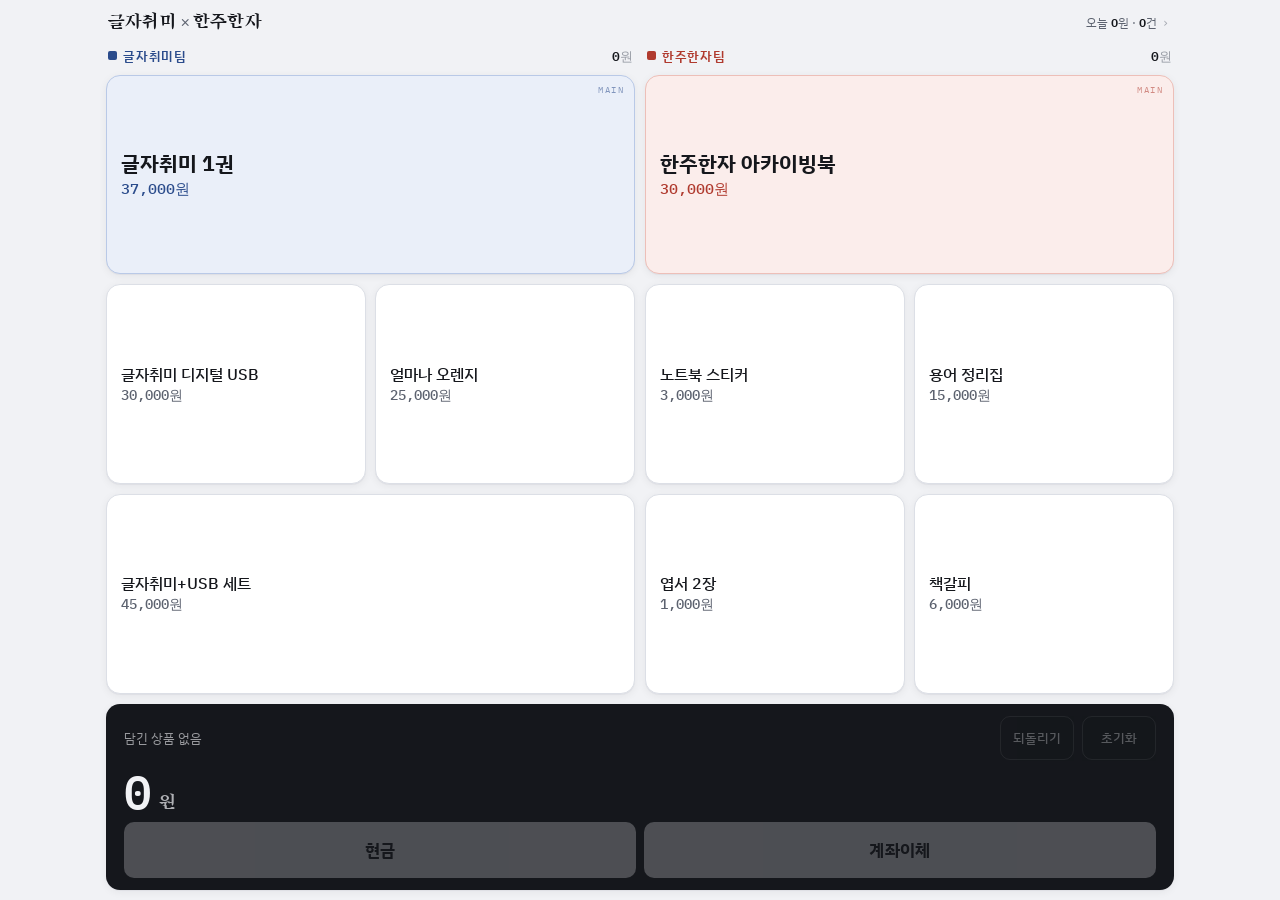
==== index.html @ c1d327ff "현금/계좌 구분과 지난 거래 직접 추가 - 계산기의 '판매 완료'를 '현금' / '계좌이체' 두 버튼으로 분리, 기록에 결제수단 저장 - 기록 페이지: 거래별 결제수단 칩, 수정 " ====
<!doctype html>
<html lang="ko">
<head>
<meta charset="utf-8">
<meta name="viewport" content="width=device-width, initial-scale=1, viewport-fit=cover">
<title>글자취미 한주한자 부스 계산기</title>
<link rel="preconnect" href="https://fonts.googleapis.com">
<link rel="preconnect" href="https://fonts.gstatic.com" crossorigin>
<link rel="stylesheet" href="https://fonts.googleapis.com/css2?family=IBM+Plex+Mono:wght@500;600&family=IBM+Plex+Sans+KR:wght@400;500;600;700&family=Song+Myung&display=swap">
<link rel="stylesheet" href="assets/base.css">
<style>
  body{ height:100dvh; overflow:hidden; -webkit-user-select:none; user-select:none; }
  .app{
    height:100dvh;
    display:flex; flex-direction:column;
    gap:var(--gap);
    padding:var(--gap) clamp(8px,2.4vw,16px);
    padding-bottom:max(var(--gap), env(safe-area-inset-bottom));
  }

  /* ── 헤더 ───────────────────────────── */
  header{
    flex:0 0 auto;
    display:flex; align-items:center; gap:10px;
    padding:0 2px;
  }
  .today{
    margin-left:auto;
    display:flex; align-items:center; gap:6px;
    padding:4px 4px 4px 8px;
    border-radius:8px;
    font-size:clamp(10px,1.45vh,12px);
    color:var(--ink-2);
    text-decoration:none;
  }
  .today b{ color:var(--ink); font-weight:600; }
  .today .arrow{ opacity:.5; }
  .sync-badge{
    display:none; align-items:center; gap:4px;
    padding:2px 7px; border-radius:999px;
    background:var(--surface); border:1px solid var(--line);
    font-size:clamp(9px,1.3vh,11px);
  }
  .sync-badge.on{ display:inline-flex; }
  .sync-badge .led{ width:6px; height:6px; border-radius:50%; background:#2E9E5B; }
  .sync-badge.wait .led{ background:#C98A1B; }
  .today:active{ background:var(--surface); }

  /* ── 버튼판 ─────────────────────────── */
  .board{
    flex:1 1 auto; min-height:0;
    display:flex; flex-direction:column; gap:var(--gap);
  }
  .team{
    flex:1 1 0; min-height:0;
    display:flex; flex-direction:column; gap:calc(var(--gap) * .8);
  }
  .team-bar{
    flex:0 0 auto;
    display:flex; align-items:center; gap:8px;
    padding:0 2px;
  }
  .team-name{
    font-size:clamp(11px,1.5vh,13px);
    font-weight:600;
    letter-spacing:.06em;
    color:var(--accent);
    display:flex; align-items:center; gap:6px;
  }
  .team-name::before{
    content:""; width:9px; height:9px; border-radius:2px;
    background:var(--accent);
  }
  .team-sub{
    margin-left:auto;
    font-family:"IBM Plex Mono", monospace;
    font-variant-numeric:tabular-nums;
    font-size:clamp(11px,1.5vh,13px);
    color:var(--ink-2);
  }
  .team-sub b{ color:var(--ink); font-weight:600; }

  .grid{
    flex:1 1 auto; min-height:0;
    display:grid;
    grid-template-columns:repeat(2, minmax(0,1fr));
    grid-auto-rows:minmax(0,1fr);
    gap:var(--gap);
  }

  /* ── 상품 타일 ──────────────────────── */
  .item{
    position:relative;
    display:flex; flex-direction:column; justify-content:center; gap:2px;
    padding:clamp(6px,1.2vh,12px) clamp(8px,2vw,14px);
    border:1px solid var(--line);
    border-radius:var(--r);
    background:var(--surface);
    color:var(--ink);
    box-shadow:var(--shadow);
    font:inherit; text-align:left;
    cursor:pointer;
    transition:transform .09s ease, background-color .12s ease, border-color .12s ease;
    overflow:hidden;
  }
  .item:active{ transform:scale(.975); }
  .item:focus-visible{ outline:3px solid var(--accent); outline-offset:2px; }

  .item .nm{ font-size:clamp(12px, 1.85vh, 16px); font-weight:500; line-height:1.25; }
  .item .pr{
    font-family:"IBM Plex Mono", monospace;
    font-variant-numeric:tabular-nums;
    font-size:clamp(11px, 1.6vh, 14px);
    font-weight:500;
    color:var(--ink-2);
  }

  /* 마지막 줄에 빈칸이 남으면 채우기 */
  .grid .item:last-child:nth-child(even){ grid-column:span 2; }

  /* 메인 상품 */
  .item.main{
    grid-column:span 2;
    background:var(--soft);
    border-color:var(--line-accent);
  }
  .item.main .nm{ font-size:clamp(15px, 2.5vh, 21px); font-weight:700; }
  .item.main .pr{ font-size:clamp(12px, 1.8vh, 15px); color:var(--accent); }
  .item.main::after{
    content:"MAIN";
    position:absolute; top:8px; right:10px;
    font-family:"IBM Plex Mono", monospace;
    font-size:9px; letter-spacing:.16em;
    color:var(--accent); opacity:.55;
  }

  /* 담긴 상태 */
  .item.on{ background:var(--accent); border-color:var(--accent); color:var(--on-accent); }
  .item.on .pr{ color:var(--on-accent); opacity:.75; }
  .item.on::after{ display:none; }

  .qty{
    position:absolute; top:0; right:0;
    min-width:clamp(26px,4.4vh,34px);
    height:clamp(22px,3.4vh,28px);
    padding:0 8px;
    display:none; align-items:center; justify-content:center;
    border-bottom-left-radius:12px;
    background:var(--on-accent); color:var(--accent);
    font-family:"IBM Plex Mono", monospace;
    font-variant-numeric:tabular-nums;
    font-size:clamp(12px,1.9vh,15px); font-weight:600;
  }
  .item.on .qty{ display:flex; }

  .minus{
    position:absolute; bottom:0; right:0;
    width:clamp(34px,5.4vh,44px); height:clamp(30px,4.6vh,38px);
    display:none; align-items:center; justify-content:center;
    border:0; border-top-left-radius:12px;
    background:rgba(255,255,255,.16); color:var(--on-accent);
    font-size:clamp(15px,2.2vh,19px); line-height:1;
    cursor:pointer;
  }
  .item.on .minus{ display:flex; }
  .minus:active{ background:rgba(255,255,255,.3); }
  .minus:focus-visible{ outline:2px solid var(--on-accent); outline-offset:-4px; }

  /* ── 합계바 ─────────────────────────── */
  .total{
    flex:0 0 auto;
    display:flex; flex-direction:column;
    gap:clamp(4px,.8vh,8px);
    padding:clamp(8px,1.4vh,14px) clamp(12px,3vw,18px) clamp(9px,1.4vh,14px);
    border-radius:var(--r);
    background:var(--ink);
    color:var(--paper);
    box-shadow:var(--shadow);
    overflow:hidden;
  }
  .total-top{
    display:flex; align-items:center; gap:10px;
  }
  .total-top .cnt{
    font-size:clamp(10px,1.5vh,13px);
    opacity:.6; min-width:0; overflow:hidden; white-space:nowrap;
  }
  .acts{ margin-left:auto; display:flex; gap:8px; }
  .acts button{
    min-width:clamp(52px,13.5vw,74px);
    padding:clamp(8px,1.5vh,12px) 10px;
    border-radius:10px;
    border:1px solid rgba(255,255,255,.22);
    background:transparent;
    color:var(--paper);
    font:inherit;
    font-size:clamp(11px,1.6vh,13px); font-weight:500;
    cursor:pointer;
  }
  .acts button:active{ background:rgba(255,255,255,.14); }
  .acts button:disabled{ opacity:.3; cursor:default; }
  .acts button:focus-visible{ outline:2px solid var(--paper); outline-offset:2px; }
  #reset.armed{ background:var(--t2); border-color:var(--t2); color:#fff; }

  .sum{ display:flex; align-items:baseline; gap:8px; min-width:0; }
  .sum .n{
    font-family:"IBM Plex Mono", monospace;
    font-variant-numeric:tabular-nums;
    font-size:clamp(25px, min(5.4vh, 11vw), 46px);
    font-weight:600; line-height:1; letter-spacing:-.02em;
  }
  .sum .won{ font-family:"Song Myung", serif; font-size:clamp(14px,2.2vh,20px); opacity:.7; }

  .sale-row{ display:flex; gap:8px; }
  .sale{
    flex:1 1 0; min-width:0;
    min-height:clamp(42px,6.2vh,56px);
    border:0; border-radius:10px;
    background:var(--paper); color:var(--ink);
    font:inherit; font-size:clamp(14px,2.1vh,17px); font-weight:700;
    letter-spacing:.02em;
    cursor:pointer;
    transition:transform .09s ease, opacity .12s ease;
  }
  .sale:active{ transform:scale(.99); }
  .sale:disabled{ opacity:.25; cursor:default; }
  .sale:focus-visible{ outline:3px solid var(--paper); outline-offset:2px; }

  /* ── 저장 알림 ──────────────────────── */
  .toast{
    position:fixed; left:50%; bottom:calc(env(safe-area-inset-bottom) + 22vh);
    transform:translate(-50%, 8px);
    padding:12px 20px;
    border-radius:999px;
    background:var(--ink); color:var(--paper);
    font-size:14px; font-weight:600; white-space:nowrap;
    box-shadow:0 6px 24px rgba(0,0,0,.28);
    opacity:0; pointer-events:none;
    transition:opacity .18s ease, transform .18s ease;
    z-index:10;
  }
  .toast.show{ opacity:1; transform:translate(-50%, 0); }

  /* 다크에서 합계바는 밝은 판으로 뒤집기 */
  @media (prefers-color-scheme: dark){
    :root:not([data-theme="light"]) .total{ background:#EDEFF3; color:#15171C; }
    :root:not([data-theme="light"]) .acts button{ border-color:rgba(21,23,28,.2); color:#15171C; }
    :root:not([data-theme="light"]) .acts button:active{ background:rgba(21,23,28,.08); }
    :root:not([data-theme="light"]) #reset.armed{ background:#B03A2E; border-color:#B03A2E; color:#fff; }
    :root:not([data-theme="light"]) .sale{ background:#15171C; color:#EDEFF3; }
    :root:not([data-theme="light"]) .sale:focus-visible{ outline-color:#15171C; }
    :root:not([data-theme="light"]) .toast{ background:#EDEFF3; color:#15171C; }
  }
  :root[data-theme="dark"] .total{ background:#EDEFF3; color:#15171C; }
  :root[data-theme="dark"] .acts button{ border-color:rgba(21,23,28,.2); color:#15171C; }
  :root[data-theme="dark"] .acts button:active{ background:rgba(21,23,28,.08); }
  :root[data-theme="dark"] #reset.armed{ background:#B03A2E; border-color:#B03A2E; color:#fff; }
  :root[data-theme="dark"] .sale{ background:#15171C; color:#EDEFF3; }
  :root[data-theme="dark"] .toast{ background:#EDEFF3; color:#15171C; }

  /* 가로/태블릿: 팀을 좌우로 */
  @media (min-width:720px), (orientation:landscape) and (min-width:600px){
    .board{ flex-direction:row; }
    .team{ flex:1 1 50%; }
  }
  @media (min-width:900px){
    .app{ max-width:1100px; margin:0 auto; }
  }
</style>
</head>
<body>

<div class="app">
  <header>
    <span class="brand">글자취미<span class="x">×</span>한주한자</span>
    <a class="today" href="records.html" id="today">
      <span>오늘 <b id="todayAmt">0</b>원 · <b id="todayCnt">0</b>건</span>
      <span class="sync-badge" id="syncBadge"></span>
      <span class="arrow">›</span>
    </a>
  </header>

  <main class="board" id="board"></main>

  <div class="total">
    <div class="total-top">
      <span class="cnt" id="cnt">담긴 상품 없음</span>
      <div class="acts">
        <button id="undo" type="button" disabled>되돌리기</button>
        <button id="reset" type="button" disabled>초기화</button>
      </div>
    </div>
    <div class="sum"><span class="n" id="sum">0</span><span class="won">원</span></div>
    <div class="sale-row">
      <button class="sale" id="saleCash" type="button" disabled>현금</button>
      <button class="sale" id="saleTransfer" type="button" disabled>계좌이체</button>
    </div>
  </div>
</div>

<div class="toast" id="toast" role="status" aria-live="polite"></div>

<script src="assets/catalog.js"></script>
<script src="assets/store.js"></script>
<script src="assets/sync.js"></script>
<script>
(function(){
  let cart = {};
  let history = [];

  const KEY = 'booth-calc-v1';
  try {
    const raw = localStorage.getItem(KEY);
    if (raw) {
      const s = JSON.parse(raw);
      if (s && s.cart) { cart = s.cart; history = s.history || []; }
    }
  } catch(e){}

  function save(){
    try { localStorage.setItem(KEY, JSON.stringify({cart, history})); } catch(e){}
  }

  const board = document.getElementById('board');

  TEAMS.forEach(t => {
    const sec = document.createElement('section');
    sec.className = 'team';
    sec.style.setProperty('--accent', 'var(--' + t.key + ')');
    sec.style.setProperty('--soft', 'var(--' + t.key + '-soft)');
    sec.style.setProperty('--line-accent', 'var(--' + t.key + '-line)');
    sec.innerHTML =
      '<div class="team-bar">' +
        '<span class="team-name">' + t.name + '</span>' +
        '<span class="team-sub" id="sub-' + t.key + '">0<span style="opacity:.6">원</span></span>' +
      '</div><div class="grid"></div>';
    const grid = sec.querySelector('.grid');

    t.items.forEach(it => {
      const b = document.createElement('button');
      b.type = 'button';
      b.className = 'item' + (it.main ? ' main' : '');
      b.dataset.id = it.id;
      b.innerHTML =
        '<span class="qty" data-qty></span>' +
        '<span class="nm">' + it.nm + '</span>' +
        '<span class="pr">' + won(it.pr) + '원</span>' +
        '<span class="minus" role="button" tabindex="0" aria-label="' + it.nm + ' 하나 빼기">&minus;</span>';
      b.addEventListener('click', e => {
        if (e.target.closest('.minus')) return;
        add(it.id, 1);
      });
      const m = b.querySelector('.minus');
      m.addEventListener('click', e => { e.stopPropagation(); add(it.id, -1); });
      m.addEventListener('keydown', e => {
        if (e.key === 'Enter' || e.key === ' ') { e.preventDefault(); e.stopPropagation(); add(it.id, -1); }
      });
      grid.appendChild(b);
    });
    board.appendChild(sec);
  });

  function buzz(ms){ try { navigator.vibrate && navigator.vibrate(ms); } catch(e){} }

  function add(id, d){
    const next = (cart[id] || 0) + d;
    if (next < 0) return;
    if (next === 0) delete cart[id]; else cart[id] = next;
    history.push({ id, d });
    if (history.length > 200) history.shift();
    buzz(d > 0 ? 12 : 8);
    render();
  }

  const sumEl   = document.getElementById('sum');
  const cntEl   = document.getElementById('cnt');
  const undoBtn = document.getElementById('undo');
  const resetBtn= document.getElementById('reset');
  const saleCash = document.getElementById('saleCash');
  const saleTransfer = document.getElementById('saleTransfer');
  const toastEl = document.getElementById('toast');

  let currentTotal = 0;

  function render(){
    let total = 0, count = 0;
    const per = { t1:0, t2:0 };

    document.querySelectorAll('.item').forEach(el => {
      const id = el.dataset.id, q = cart[id] || 0;
      el.classList.toggle('on', q > 0);
      el.querySelector('[data-qty]').textContent = q > 0 ? '×' + q : '';
      el.setAttribute('aria-label', CATALOG[id].nm + ' ' + won(CATALOG[id].pr) + '원, ' + q + '개 담김');
    });

    Object.keys(cart).forEach(id => {
      const it = CATALOG[id]; if (!it) return;
      const amt = it.pr * cart[id];
      total += amt; count += cart[id];
      per[it.team] += amt;
    });

    currentTotal = total;
    sumEl.textContent = won(total);
    cntEl.textContent = count === 0 ? '담긴 상품 없음' : '담긴 상품 ' + count + '개';

    TEAMS.forEach(t => {
      document.getElementById('sub-' + t.key).innerHTML =
        '<b>' + won(per[t.key]) + '</b><span style="opacity:.6">원</span>';
    });

    undoBtn.disabled = history.length === 0;
    resetBtn.disabled = count === 0;
    saleCash.disabled = count === 0;
    saleTransfer.disabled = count === 0;
    if (count === 0) disarm();
    save();
  }

  function refreshToday(){
    const s = Store.todaySummary();
    document.getElementById('todayAmt').textContent = won(s.total);
    document.getElementById('todayCnt').textContent = s.sales;
  }

  const badge = document.getElementById('syncBadge');
  function paintSync(st){
    badge.className = 'sync-badge';
    if (!st.enabled) return;
    badge.classList.add('on');
    if (st.pending){
      badge.classList.add('wait');
      badge.innerHTML = '<i class="led"></i>대기 ' + st.pending;
    } else {
      badge.innerHTML = '<i class="led"></i>시트';
    }
  }

  let toastTimer = null;
  function toast(msg){
    toastEl.textContent = msg;
    toastEl.classList.add('show');
    clearTimeout(toastTimer);
    toastTimer = setTimeout(() => toastEl.classList.remove('show'), 1900);
  }

  undoBtn.addEventListener('click', () => {
    const last = history.pop();
    if (!last) return;
    const next = (cart[last.id] || 0) - last.d;
    if (next <= 0) delete cart[last.id]; else cart[last.id] = next;
    buzz(8);
    render();
  });

  function completeSale(pay){
    const lines = Object.keys(cart).map(id => ({ id, qty: cart[id] }));
    if (!lines.length) return;
    const amount = currentTotal;
    const rec = Store.add(lines, pay);
    if (!rec){
      toast('저장 실패 — 브라우저 저장공간을 확인해 주세요');
      return;
    }
    cart = {}; history = [];
    disarm(); buzz(24); render(); refreshToday();
    toast(Store.payLabel(pay) + ' · ' + won(amount) + '원 저장');
    Sync.flush();
  }
  saleCash.addEventListener('click', () => completeSale('cash'));
  saleTransfer.addEventListener('click', () => completeSale('transfer'));

  let armed = false, armTimer = null;
  function disarm(){
    armed = false;
    clearTimeout(armTimer);
    resetBtn.classList.remove('armed');
    resetBtn.textContent = '초기화';
  }
  resetBtn.addEventListener('click', () => {
    if (!armed){
      armed = true;
      resetBtn.classList.add('armed');
      resetBtn.textContent = '한 번 더';
      armTimer = setTimeout(disarm, 2500);
      return;
    }
    cart = {}; history = [];
    disarm(); buzz(20); render();
  });

  render();
  refreshToday();
  Sync.onChange(paintSync);
  if (Sync.applyLink()) toast('구글 시트에 연결됐습니다');
  Sync.start();
  /* 기록 페이지에서 수정하고 돌아왔을 때 오늘 합계를 다시 읽습니다. */
  window.addEventListener('pageshow', refreshToday);
})();
</script>
</body>
</html>
---- assets/base.css ----
/* 공통 토큰 · 두 페이지가 함께 씁니다. */
:root{
  --paper:#F1F2F5;
  --surface:#FFFFFF;
  --surface-2:#FAFAFC;
  --ink:#15171C;
  --ink-2:#5C626F;
  --line:#DCDFE6;
  --line-2:#C6CBD6;

  --t1:#2B4C8C;          /* 글자취미 · 남 */
  --t1-soft:#EAEFF9;
  --t1-line:#B9C9E7;
  --t2:#B03A2E;          /* 한주한자 · 주묵 */
  --t2-soft:#FBEDEB;
  --t2-line:#EDBFB8;

  --pay-cash-bg:#E6F2EA;  --pay-cash-fg:#2C7A4B;
  --pay-tr-bg:#E9ECF4;    --pay-tr-fg:#44506B;

  --on-accent:#FFFFFF;
  --shadow:0 1px 0 rgba(21,23,28,.04), 0 2px 8px rgba(21,23,28,.06);

  --r:14px;
  --gap:clamp(5px, 1.1vh, 10px);
}
@media (prefers-color-scheme: dark){
  :root:not([data-theme="light"]){
    --paper:#101216;
    --surface:#191C22;
    --surface-2:#1F232A;
    --ink:#ECEEF2;
    --ink-2:#98A0B0;
    --line:#2C313A;
    --line-2:#3A404B;

    --t1:#6E97DE;
    --t1-soft:#1B2534;
    --t1-line:#33456A;
    --t2:#E1796B;
    --t2-soft:#2A1B19;
    --t2-line:#63332C;

    --pay-cash-bg:#17261D;  --pay-cash-fg:#79C396;
    --pay-tr-bg:#1B1F29;    --pay-tr-fg:#98A5C0;

    --on-accent:#0F1115;
    --shadow:0 1px 0 rgba(0,0,0,.3), 0 2px 10px rgba(0,0,0,.35);
  }
}
:root[data-theme="dark"]{
  --paper:#101216;
  --surface:#191C22;
  --surface-2:#1F232A;
  --ink:#ECEEF2;
  --ink-2:#98A0B0;
  --line:#2C313A;
  --line-2:#3A404B;

  --t1:#6E97DE;
  --t1-soft:#1B2534;
  --t1-line:#33456A;
  --t2:#E1796B;
  --t2-soft:#2A1B19;
  --t2-line:#63332C;

  --pay-cash-bg:#17261D;  --pay-cash-fg:#79C396;
  --pay-tr-bg:#1B1F29;    --pay-tr-fg:#98A5C0;

  --on-accent:#0F1115;
  --shadow:0 1px 0 rgba(0,0,0,.3), 0 2px 10px rgba(0,0,0,.35);
}

*{ box-sizing:border-box; }

body{
  margin:0;
  background:var(--paper);
  color:var(--ink);
  font-family:"IBM Plex Sans KR", system-ui, -apple-system, "Malgun Gothic", sans-serif;
  -webkit-tap-highlight-color:transparent;
  word-break:keep-all;
}

.brand{
  font-family:"Song Myung", serif;
  font-size:clamp(15px, 2.1vh, 19px);
  letter-spacing:.01em;
  color:var(--ink);
  text-decoration:none;
}
.brand .x{ color:var(--ink-2); margin:0 .25em; font-size:.85em; }

.mono{
  font-family:"IBM Plex Mono", monospace;
  font-variant-numeric:tabular-nums;
}

a:focus-visible, button:focus-visible, input:focus-visible, select:focus-visible{
  outline:3px solid var(--t1);
  outline-offset:2px;
}

@media (prefers-reduced-motion:reduce){
  *{ transition:none !important; animation:none !important; }
}
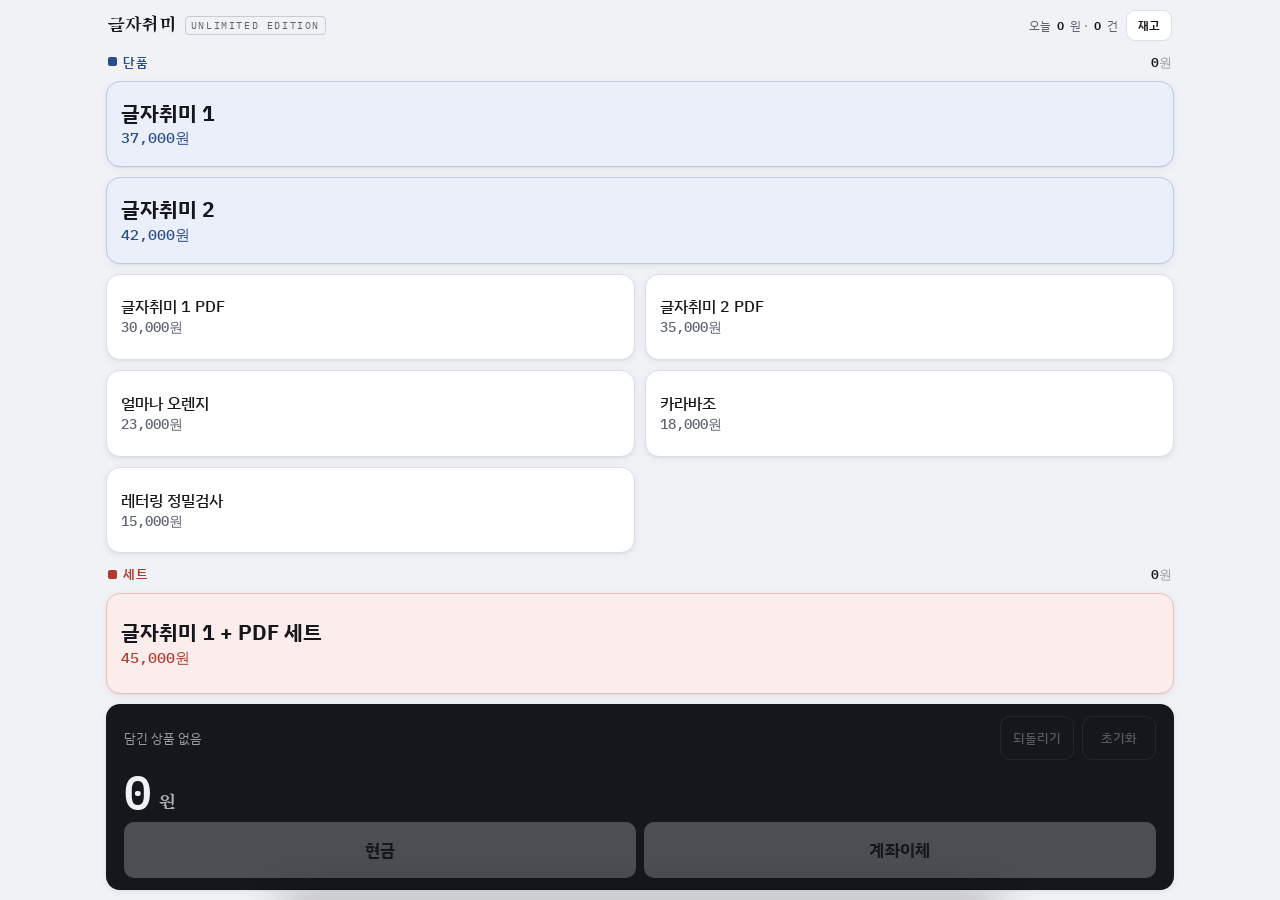
==== commit 7767dbbb: "언리미티드 에디션 계산기를 대표 페이지로 주소를 짧게 하려고 UE 계산기를 루트로 올리고, 한주한자 부스 계산기는 hanju/ 로 내렸습니다. 공통으로 쓰는 base.css 는 그" ====
--- a/index.html
+++ b/index.html
@@ -3,7 +3,7 @@
 <head>
 <meta charset="utf-8">
 <meta name="viewport" content="width=device-width, initial-scale=1, viewport-fit=cover">
-<title>글자취미 한주한자 부스 계산기</title>
+<title>글자취미 — 언리미티드 에디션 계산기</title>
 <link rel="preconnect" href="https://fonts.googleapis.com">
 <link rel="preconnect" href="https://fonts.gstatic.com" crossorigin>
 <link rel="stylesheet" href="https://fonts.googleapis.com/css2?family=IBM+Plex+Mono:wght@500;600&family=IBM+Plex+Sans+KR:wght@400;500;600;700&family=Song+Myung&display=swap">
@@ -12,80 +12,62 @@
   body{ height:100dvh; overflow:hidden; -webkit-user-select:none; user-select:none; }
   .app{
     height:100dvh;
-    display:flex; flex-direction:column;
-    gap:var(--gap);
+    display:flex; flex-direction:column; gap:var(--gap);
     padding:var(--gap) clamp(8px,2.4vw,16px);
     padding-bottom:max(var(--gap), env(safe-area-inset-bottom));
   }
 
   /* ── 헤더 ───────────────────────────── */
-  header{
+  header{ flex:0 0 auto; display:flex; align-items:center; gap:8px; padding:0 2px; min-width:0; }
+  header .brand{ flex:0 0 auto; }
+  .fair{
+    flex:0 1 auto; min-width:0; overflow:hidden;
+    font-family:"IBM Plex Mono", monospace;
+    font-size:clamp(8px,1.15vh,10px); letter-spacing:.16em;
+    color:var(--ink-2); border:1px solid var(--line-2);
+    border-radius:4px; padding:2px 5px; white-space:nowrap;
+  }
+  /* 좁은 화면에서는 재고 버튼이 먼저입니다 — 장식은 숨깁니다. */
+  @media (max-width:430px){ .fair{ display:none; } }
+  .today{
+    flex:0 1 auto; min-width:0; overflow:hidden; text-overflow:ellipsis;
+    margin-left:auto; display:flex; align-items:center; gap:6px;
+    font-size:clamp(10px,1.45vh,12px); color:var(--ink-2); white-space:nowrap;
+  }
+  .today b{ color:var(--ink); font-weight:600; }
+  .stock-btn{
     flex:0 0 auto;
-    display:flex; align-items:center; gap:10px;
-    padding:0 2px;
-  }
-  .today{
+    padding:6px 11px; border:1px solid var(--line);
+    border-radius:9px; background:var(--surface); color:var(--ink);
+    font:inherit; font-size:clamp(10px,1.45vh,12px); font-weight:600;
+    cursor:pointer; white-space:nowrap;
+  }
+  .stock-btn:active{ background:var(--surface-2); }
+  .stock-btn .warn{ color:var(--t2); font-weight:700; }
+
+  /* ── 버튼판 ─────────────────────────── */
+  .board{ flex:1 1 auto; min-height:0; display:flex; flex-direction:column; gap:var(--gap); }
+  .group{ display:flex; flex-direction:column; gap:calc(var(--gap) * .8); min-height:0; }
+  .group.singles{ flex:5 1 0; }
+  .group.sets{ flex:1.3 1 0; }
+  .group-bar{ flex:0 0 auto; display:flex; align-items:center; gap:8px; padding:0 2px; }
+  .group-name{
+    font-size:clamp(11px,1.5vh,13px); font-weight:600;
+    letter-spacing:.06em; color:var(--accent);
+    display:flex; align-items:center; gap:6px;
+  }
+  .group-name::before{ content:""; width:9px; height:9px; border-radius:2px; background:var(--accent); }
+  .group-sub{
     margin-left:auto;
-    display:flex; align-items:center; gap:6px;
-    padding:4px 4px 4px 8px;
-    border-radius:8px;
-    font-size:clamp(10px,1.45vh,12px);
-    color:var(--ink-2);
-    text-decoration:none;
-  }
-  .today b{ color:var(--ink); font-weight:600; }
-  .today .arrow{ opacity:.5; }
-  .sync-badge{
-    display:none; align-items:center; gap:4px;
-    padding:2px 7px; border-radius:999px;
-    background:var(--surface); border:1px solid var(--line);
-    font-size:clamp(9px,1.3vh,11px);
-  }
-  .sync-badge.on{ display:inline-flex; }
-  .sync-badge .led{ width:6px; height:6px; border-radius:50%; background:#2E9E5B; }
-  .sync-badge.wait .led{ background:#C98A1B; }
-  .today:active{ background:var(--surface); }
-
-  /* ── 버튼판 ─────────────────────────── */
-  .board{
-    flex:1 1 auto; min-height:0;
-    display:flex; flex-direction:column; gap:var(--gap);
-  }
-  .team{
-    flex:1 1 0; min-height:0;
-    display:flex; flex-direction:column; gap:calc(var(--gap) * .8);
-  }
-  .team-bar{
-    flex:0 0 auto;
-    display:flex; align-items:center; gap:8px;
-    padding:0 2px;
-  }
-  .team-name{
-    font-size:clamp(11px,1.5vh,13px);
-    font-weight:600;
-    letter-spacing:.06em;
-    color:var(--accent);
-    display:flex; align-items:center; gap:6px;
-  }
-  .team-name::before{
-    content:""; width:9px; height:9px; border-radius:2px;
-    background:var(--accent);
-  }
-  .team-sub{
-    margin-left:auto;
-    font-family:"IBM Plex Mono", monospace;
-    font-variant-numeric:tabular-nums;
-    font-size:clamp(11px,1.5vh,13px);
-    color:var(--ink-2);
-  }
-  .team-sub b{ color:var(--ink); font-weight:600; }
+    font-family:"IBM Plex Mono", monospace; font-variant-numeric:tabular-nums;
+    font-size:clamp(11px,1.5vh,13px); color:var(--ink-2);
+  }
+  .group-sub b{ color:var(--ink); font-weight:600; }
 
   .grid{
     flex:1 1 auto; min-height:0;
-    display:grid;
-    grid-template-columns:repeat(2, minmax(0,1fr));
-    grid-auto-rows:minmax(0,1fr);
-    gap:var(--gap);
+    display:grid; grid-template-columns:repeat(2, minmax(0,1fr));
+    grid-auto-rows:minmax(0,1fr); gap:var(--gap);
   }
 
   /* ── 상품 타일 ──────────────────────── */
@@ -93,191 +75,229 @@
     position:relative;
     display:flex; flex-direction:column; justify-content:center; gap:2px;
     padding:clamp(6px,1.2vh,12px) clamp(8px,2vw,14px);
-    border:1px solid var(--line);
-    border-radius:var(--r);
-    background:var(--surface);
-    color:var(--ink);
+    border:1px solid var(--line); border-radius:var(--r);
+    background:var(--surface); color:var(--ink);
     box-shadow:var(--shadow);
-    font:inherit; text-align:left;
-    cursor:pointer;
+    font:inherit; text-align:left; cursor:pointer;
     transition:transform .09s ease, background-color .12s ease, border-color .12s ease;
     overflow:hidden;
   }
   .item:active{ transform:scale(.975); }
   .item:focus-visible{ outline:3px solid var(--accent); outline-offset:2px; }
-
-  .item .nm{ font-size:clamp(12px, 1.85vh, 16px); font-weight:500; line-height:1.25; }
+  .item .nm{ font-size:clamp(12px,1.85vh,16px); font-weight:500; line-height:1.25; }
   .item .pr{
-    font-family:"IBM Plex Mono", monospace;
-    font-variant-numeric:tabular-nums;
-    font-size:clamp(11px, 1.6vh, 14px);
-    font-weight:500;
-    color:var(--ink-2);
-  }
-
-  /* 마지막 줄에 빈칸이 남으면 채우기 */
+    font-family:"IBM Plex Mono", monospace; font-variant-numeric:tabular-nums;
+    font-size:clamp(11px,1.6vh,14px); font-weight:500; color:var(--ink-2);
+  }
   .grid .item:last-child:nth-child(even){ grid-column:span 2; }
 
-  /* 메인 상품 */
-  .item.main{
-    grid-column:span 2;
-    background:var(--soft);
-    border-color:var(--line-accent);
-  }
-  .item.main .nm{ font-size:clamp(15px, 2.5vh, 21px); font-weight:700; }
-  .item.main .pr{ font-size:clamp(12px, 1.8vh, 15px); color:var(--accent); }
-  .item.main::after{
-    content:"MAIN";
-    position:absolute; top:8px; right:10px;
-    font-family:"IBM Plex Mono", monospace;
-    font-size:9px; letter-spacing:.16em;
-    color:var(--accent); opacity:.55;
-  }
-
-  /* 담긴 상태 */
+  .item.big{ grid-column:span 2; background:var(--soft); border-color:var(--line-accent); }
+  .item.big .nm{ font-size:clamp(15px,2.5vh,21px); font-weight:700; }
+  .item.big .pr{ font-size:clamp(12px,1.8vh,15px); color:var(--accent); }
+
+  /* 남은 재고 뱃지 */
+  .item .left{
+    position:absolute; bottom:6px; right:10px;
+    font-family:"IBM Plex Mono", monospace; font-variant-numeric:tabular-nums;
+    font-size:clamp(9px,1.3vh,11px); color:var(--ink-2); opacity:.75;
+  }
+  .item.low .left{ color:var(--t2); opacity:1; font-weight:600; }
+  .item.out{ opacity:.55; }
+  .item.out .left{ color:var(--t2); opacity:1; font-weight:700; }
+
   .item.on{ background:var(--accent); border-color:var(--accent); color:var(--on-accent); }
   .item.on .pr{ color:var(--on-accent); opacity:.75; }
-  .item.on::after{ display:none; }
+  .item.on .left{ display:none; }
+  .item.on .minus{ display:flex; }
+  .item.on .qty{ display:flex; }
 
   .qty{
     position:absolute; top:0; right:0;
-    min-width:clamp(26px,4.4vh,34px);
-    height:clamp(22px,3.4vh,28px);
-    padding:0 8px;
+    min-width:clamp(26px,4.4vh,34px); height:clamp(22px,3.4vh,28px); padding:0 8px;
     display:none; align-items:center; justify-content:center;
     border-bottom-left-radius:12px;
     background:var(--on-accent); color:var(--accent);
-    font-family:"IBM Plex Mono", monospace;
-    font-variant-numeric:tabular-nums;
+    font-family:"IBM Plex Mono", monospace; font-variant-numeric:tabular-nums;
     font-size:clamp(12px,1.9vh,15px); font-weight:600;
   }
-  .item.on .qty{ display:flex; }
-
   .minus{
     position:absolute; bottom:0; right:0;
     width:clamp(34px,5.4vh,44px); height:clamp(30px,4.6vh,38px);
     display:none; align-items:center; justify-content:center;
     border:0; border-top-left-radius:12px;
     background:rgba(255,255,255,.16); color:var(--on-accent);
-    font-size:clamp(15px,2.2vh,19px); line-height:1;
-    cursor:pointer;
-  }
-  .item.on .minus{ display:flex; }
+    font-size:clamp(15px,2.2vh,19px); line-height:1; cursor:pointer;
+  }
   .minus:active{ background:rgba(255,255,255,.3); }
   .minus:focus-visible{ outline:2px solid var(--on-accent); outline-offset:-4px; }
 
   /* ── 합계바 ─────────────────────────── */
   .total{
-    flex:0 0 auto;
-    display:flex; flex-direction:column;
-    gap:clamp(4px,.8vh,8px);
+    flex:0 0 auto; display:flex; flex-direction:column; gap:clamp(4px,.8vh,8px);
     padding:clamp(8px,1.4vh,14px) clamp(12px,3vw,18px) clamp(9px,1.4vh,14px);
-    border-radius:var(--r);
-    background:var(--ink);
-    color:var(--paper);
-    box-shadow:var(--shadow);
-    overflow:hidden;
-  }
-  .total-top{
-    display:flex; align-items:center; gap:10px;
-  }
-  .total-top .cnt{
-    font-size:clamp(10px,1.5vh,13px);
-    opacity:.6; min-width:0; overflow:hidden; white-space:nowrap;
-  }
+    border-radius:var(--r); background:var(--ink); color:var(--paper);
+    box-shadow:var(--shadow); overflow:hidden;
+  }
+  .total-top{ display:flex; align-items:center; gap:10px; }
+  .total-top .cnt{ font-size:clamp(10px,1.5vh,13px); opacity:.6; min-width:0; overflow:hidden; white-space:nowrap; }
   .acts{ margin-left:auto; display:flex; gap:8px; }
   .acts button{
-    min-width:clamp(52px,13.5vw,74px);
-    padding:clamp(8px,1.5vh,12px) 10px;
-    border-radius:10px;
-    border:1px solid rgba(255,255,255,.22);
-    background:transparent;
-    color:var(--paper);
-    font:inherit;
-    font-size:clamp(11px,1.6vh,13px); font-weight:500;
-    cursor:pointer;
+    min-width:clamp(52px,13.5vw,74px); padding:clamp(8px,1.5vh,12px) 10px;
+    border-radius:10px; border:1px solid rgba(255,255,255,.22);
+    background:transparent; color:var(--paper);
+    font:inherit; font-size:clamp(11px,1.6vh,13px); font-weight:500; cursor:pointer;
   }
   .acts button:active{ background:rgba(255,255,255,.14); }
   .acts button:disabled{ opacity:.3; cursor:default; }
-  .acts button:focus-visible{ outline:2px solid var(--paper); outline-offset:2px; }
   #reset.armed{ background:var(--t2); border-color:var(--t2); color:#fff; }
 
   .sum{ display:flex; align-items:baseline; gap:8px; min-width:0; }
   .sum .n{
-    font-family:"IBM Plex Mono", monospace;
-    font-variant-numeric:tabular-nums;
-    font-size:clamp(25px, min(5.4vh, 11vw), 46px);
+    font-family:"IBM Plex Mono", monospace; font-variant-numeric:tabular-nums;
+    font-size:clamp(25px, min(5.4vh,11vw), 46px);
     font-weight:600; line-height:1; letter-spacing:-.02em;
   }
   .sum .won{ font-family:"Song Myung", serif; font-size:clamp(14px,2.2vh,20px); opacity:.7; }
 
   .sale-row{ display:flex; gap:8px; }
   .sale{
-    flex:1 1 0; min-width:0;
-    min-height:clamp(42px,6.2vh,56px);
-    border:0; border-radius:10px;
-    background:var(--paper); color:var(--ink);
+    flex:1 1 0; min-width:0; min-height:clamp(42px,6.2vh,56px);
+    border:0; border-radius:10px; background:var(--paper); color:var(--ink);
     font:inherit; font-size:clamp(14px,2.1vh,17px); font-weight:700;
-    letter-spacing:.02em;
-    cursor:pointer;
-    transition:transform .09s ease, opacity .12s ease;
+    letter-spacing:.02em; cursor:pointer; transition:transform .09s ease, opacity .12s ease;
   }
   .sale:active{ transform:scale(.99); }
   .sale:disabled{ opacity:.25; cursor:default; }
-  .sale:focus-visible{ outline:3px solid var(--paper); outline-offset:2px; }
-
-  /* ── 저장 알림 ──────────────────────── */
+
+  /* ── 재고 시트 ──────────────────────── */
+  .scrim{
+    position:fixed; inset:0; z-index:20;
+    background:rgba(10,12,16,.45);
+    opacity:0; pointer-events:none; transition:opacity .18s ease;
+  }
+  .scrim.open{ opacity:1; pointer-events:auto; }
+  .sheet{
+    position:fixed; left:0; right:0; bottom:0; z-index:21;
+    max-height:92dvh; display:flex; flex-direction:column;
+    background:var(--paper);
+    border-top-left-radius:18px; border-top-right-radius:18px;
+    box-shadow:0 -8px 40px rgba(0,0,0,.3);
+    transform:translateY(102%); transition:transform .22s cubic-bezier(.3,.8,.4,1);
+    -webkit-user-select:text; user-select:text;
+  }
+  .sheet.open{ transform:translateY(0); }
+  @media (min-width:760px){
+    .sheet{ left:50%; right:auto; width:720px; transform:translate(-50%,102%); }
+    .sheet.open{ transform:translate(-50%,0); }
+  }
+  .sheet-top{
+    flex:0 0 auto; display:flex; align-items:center; gap:10px;
+    padding:14px clamp(12px,3.5vw,20px) 10px;
+    border-bottom:1px solid var(--line);
+  }
+  .sheet-top h2{ margin:0; font-family:"Song Myung", serif; font-size:17px; font-weight:400; }
+  .close{
+    margin-left:auto; padding:8px 13px; border:1px solid var(--line);
+    border-radius:9px; background:var(--surface); color:var(--ink);
+    font:inherit; font-size:13px; font-weight:600; cursor:pointer;
+  }
+  .sheet-body{ flex:1 1 auto; overflow-y:auto; padding:0 clamp(12px,3.5vw,20px) 28px; -webkit-overflow-scrolling:touch; }
+
+  .hint{ margin:12px 0 10px; font-size:12px; line-height:1.65; color:var(--ink-2); }
+
+  table.stock{ width:100%; border-collapse:collapse; }
+  table.stock th, table.stock td{
+    padding:8px 6px; border-bottom:1px solid var(--line);
+    font-size:13px; text-align:right; vertical-align:middle;
+  }
+  table.stock th{
+    position:sticky; top:0; z-index:1; background:var(--paper);
+    font-size:11px; font-weight:600; color:var(--ink-2); letter-spacing:.04em;
+    border-bottom:1px solid var(--line-2);
+  }
+  table.stock th:first-child, table.stock td:first-child{ text-align:left; }
+  table.stock td.nm{ font-weight:500; }
+  table.stock td.nm small{ display:block; font-size:11px; color:var(--ink-2); font-weight:400; }
+  table.stock input{
+    width:62px; padding:7px 8px; text-align:right;
+    border:1px solid var(--line-2); border-radius:8px;
+    background:var(--surface); color:var(--ink);
+    font-family:"IBM Plex Mono", monospace; font-variant-numeric:tabular-nums;
+    font-size:14px; font-weight:600;
+  }
+  table.stock input:focus{ outline:2px solid var(--t1); outline-offset:0; border-color:var(--t1); }
+  td.left-cell{
+    font-family:"IBM Plex Mono", monospace; font-variant-numeric:tabular-nums;
+    font-size:16px; font-weight:700;
+  }
+  td.left-cell.low{ color:var(--t2); }
+  td.left-cell.none{ color:var(--ink-2); font-weight:400; }
+  tfoot td{ font-weight:600; border-bottom:0; }
+
+  .sum-cards{ display:grid; grid-template-columns:repeat(3,minmax(0,1fr)); gap:8px; margin:14px 0 4px; }
+  .card{ padding:10px 12px; border:1px solid var(--line); border-radius:12px; background:var(--surface); }
+  .card .k{ font-size:11px; color:var(--ink-2); }
+  .card .v{
+    font-family:"IBM Plex Mono", monospace; font-variant-numeric:tabular-nums;
+    font-size:18px; font-weight:600; margin-top:2px;
+  }
+
+  h3.sec{ margin:20px 0 8px; font-size:13px; font-weight:600; color:var(--ink-2); letter-spacing:.04em; }
+  .rec{
+    display:flex; align-items:center; gap:10px;
+    padding:9px 10px; border:1px solid var(--line); border-radius:10px;
+    background:var(--surface); margin-bottom:6px;
+  }
+  .rec .t{ font-family:"IBM Plex Mono", monospace; font-size:12px; color:var(--ink-2); }
+  .rec .ln{ flex:1 1 auto; min-width:0; font-size:12.5px; line-height:1.4; }
+  .rec .amt{ font-family:"IBM Plex Mono", monospace; font-variant-numeric:tabular-nums; font-size:14px; font-weight:600; }
+  .rec .pay{ font-size:11px; padding:2px 7px; border-radius:999px; background:var(--pay-cash-bg); color:var(--pay-cash-fg); white-space:nowrap; }
+  .rec .pay.tr{ background:var(--pay-tr-bg); color:var(--pay-tr-fg); }
+  .rec .del{
+    flex:0 0 auto; width:30px; height:30px; border:1px solid var(--line);
+    border-radius:8px; background:var(--surface); color:var(--ink-2);
+    font:inherit; font-size:15px; line-height:1; cursor:pointer;
+  }
+  .rec .del:active{ background:var(--t2); border-color:var(--t2); color:#fff; }
+  .empty{ padding:18px 0; text-align:center; font-size:13px; color:var(--ink-2); }
+
+  /* ── 토스트 ─────────────────────────── */
   .toast{
     position:fixed; left:50%; bottom:calc(env(safe-area-inset-bottom) + 22vh);
-    transform:translate(-50%, 8px);
-    padding:12px 20px;
-    border-radius:999px;
+    transform:translate(-50%,8px); padding:12px 20px; border-radius:999px;
     background:var(--ink); color:var(--paper);
     font-size:14px; font-weight:600; white-space:nowrap;
     box-shadow:0 6px 24px rgba(0,0,0,.28);
-    opacity:0; pointer-events:none;
-    transition:opacity .18s ease, transform .18s ease;
-    z-index:10;
-  }
-  .toast.show{ opacity:1; transform:translate(-50%, 0); }
-
-  /* 다크에서 합계바는 밝은 판으로 뒤집기 */
+    opacity:0; pointer-events:none; transition:opacity .18s ease, transform .18s ease;
+    z-index:30;
+  }
+  .toast.show{ opacity:1; transform:translate(-50%,0); }
+
   @media (prefers-color-scheme: dark){
     :root:not([data-theme="light"]) .total{ background:#EDEFF3; color:#15171C; }
     :root:not([data-theme="light"]) .acts button{ border-color:rgba(21,23,28,.2); color:#15171C; }
     :root:not([data-theme="light"]) .acts button:active{ background:rgba(21,23,28,.08); }
     :root:not([data-theme="light"]) #reset.armed{ background:#B03A2E; border-color:#B03A2E; color:#fff; }
     :root:not([data-theme="light"]) .sale{ background:#15171C; color:#EDEFF3; }
-    :root:not([data-theme="light"]) .sale:focus-visible{ outline-color:#15171C; }
     :root:not([data-theme="light"]) .toast{ background:#EDEFF3; color:#15171C; }
   }
   :root[data-theme="dark"] .total{ background:#EDEFF3; color:#15171C; }
   :root[data-theme="dark"] .acts button{ border-color:rgba(21,23,28,.2); color:#15171C; }
-  :root[data-theme="dark"] .acts button:active{ background:rgba(21,23,28,.08); }
   :root[data-theme="dark"] #reset.armed{ background:#B03A2E; border-color:#B03A2E; color:#fff; }
   :root[data-theme="dark"] .sale{ background:#15171C; color:#EDEFF3; }
   :root[data-theme="dark"] .toast{ background:#EDEFF3; color:#15171C; }
 
-  /* 가로/태블릿: 팀을 좌우로 */
-  @media (min-width:720px), (orientation:landscape) and (min-width:600px){
-    .board{ flex-direction:row; }
-    .team{ flex:1 1 50%; }
-  }
-  @media (min-width:900px){
-    .app{ max-width:1100px; margin:0 auto; }
-  }
+  @media (min-width:900px){ .app{ max-width:1100px; margin:0 auto; } }
 </style>
 </head>
 <body>
 
 <div class="app">
   <header>
-    <span class="brand">글자취미<span class="x">×</span>한주한자</span>
-    <a class="today" href="records.html" id="today">
-      <span>오늘 <b id="todayAmt">0</b>원 · <b id="todayCnt">0</b>건</span>
-      <span class="sync-badge" id="syncBadge"></span>
-      <span class="arrow">›</span>
-    </a>
+    <span class="brand">글자취미</span>
+    <span class="fair">UNLIMITED EDITION</span>
+    <span class="today">오늘 <b id="todayAmt">0</b>원 · <b id="todayCnt">0</b>건</span>
+    <button class="stock-btn" id="openStock" type="button">재고</button>
   </header>
 
   <main class="board" id="board"></main>
@@ -298,53 +318,80 @@
   </div>
 </div>
 
+<div class="scrim" id="scrim"></div>
+<section class="sheet" id="sheet" aria-hidden="true" aria-label="재고와 판매 기록">
+  <div class="sheet-top">
+    <h2>재고 · 판매</h2>
+    <button class="close" id="closeStock" type="button">닫기</button>
+  </div>
+  <div class="sheet-body">
+    <div class="sum-cards">
+      <div class="card"><div class="k">총 매출</div><div class="v" id="sAmt">0</div></div>
+      <div class="card"><div class="k">판매 건수</div><div class="v" id="sCnt">0</div></div>
+      <div class="card"><div class="k">현금 / 계좌</div><div class="v" id="sPay">0 / 0</div></div>
+    </div>
+
+    <p class="hint">
+      <b>총 재고</b>는 직접 넣으세요. <b>판매</b>는 버튼을 누를 때마다 자동으로 올라가고,
+      손으로 고치면 그만큼 보정됩니다(행사 전에 이미 나간 수량 등). <b>남은 재고</b>는 둘의 차이입니다.
+      세트가 팔리면 구성 단품이 각각 하나씩 빠집니다.
+    </p>
+
+    <table class="stock">
+      <thead>
+        <tr><th>상품</th><th>총 재고</th><th>판매</th><th>남은 재고</th></tr>
+      </thead>
+      <tbody id="stockBody"></tbody>
+      <tfoot id="stockFoot"></tfoot>
+    </table>
+
+    <h3 class="sec">판매 기록</h3>
+    <div id="recs"></div>
+  </div>
+</section>
+
 <div class="toast" id="toast" role="status" aria-live="polite"></div>
 
-<script src="assets/catalog.js"></script>
-<script src="assets/store.js"></script>
-<script src="assets/sync.js"></script>
+<script src="assets/ue-catalog.js"></script>
+<script src="assets/ue-store.js"></script>
 <script>
 (function(){
-  let cart = {};
-  let history = [];
-
-  const KEY = 'booth-calc-v1';
+  const CART_KEY = 'ue-cart-v1';
+  let cart = {}, history = [];
+
   try {
-    const raw = localStorage.getItem(KEY);
-    if (raw) {
-      const s = JSON.parse(raw);
-      if (s && s.cart) { cart = s.cart; history = s.history || []; }
-    }
+    const raw = localStorage.getItem(CART_KEY);
+    if (raw){ const s = JSON.parse(raw); if (s && s.cart){ cart = s.cart; history = s.history || []; } }
   } catch(e){}
-
-  function save(){
-    try { localStorage.setItem(KEY, JSON.stringify({cart, history})); } catch(e){}
-  }
-
+  function saveCart(){
+    try { localStorage.setItem(CART_KEY, JSON.stringify({cart, history})); } catch(e){}
+  }
+
+  /* ── 버튼판 그리기 ──────────────────── */
   const board = document.getElementById('board');
-
-  TEAMS.forEach(t => {
+  UE_GROUPS.forEach(g => {
     const sec = document.createElement('section');
-    sec.className = 'team';
-    sec.style.setProperty('--accent', 'var(--' + t.key + ')');
-    sec.style.setProperty('--soft', 'var(--' + t.key + '-soft)');
-    sec.style.setProperty('--line-accent', 'var(--' + t.key + '-line)');
+    sec.className = 'group ' + (g.key === 'set' ? 'sets' : 'singles');
+    sec.style.setProperty('--accent', 'var(--' + g.accent + ')');
+    sec.style.setProperty('--soft', 'var(--' + g.accent + '-soft)');
+    sec.style.setProperty('--line-accent', 'var(--' + g.accent + '-line)');
     sec.innerHTML =
-      '<div class="team-bar">' +
-        '<span class="team-name">' + t.name + '</span>' +
-        '<span class="team-sub" id="sub-' + t.key + '">0<span style="opacity:.6">원</span></span>' +
+      '<div class="group-bar">' +
+        '<span class="group-name">' + g.name + '</span>' +
+        '<span class="group-sub" id="sub-' + g.key + '">0<span style="opacity:.6">원</span></span>' +
       '</div><div class="grid"></div>';
     const grid = sec.querySelector('.grid');
 
-    t.items.forEach(it => {
+    g.items.forEach(it => {
       const b = document.createElement('button');
       b.type = 'button';
-      b.className = 'item' + (it.main ? ' main' : '');
+      b.className = 'item' + (it.big ? ' big' : '');
       b.dataset.id = it.id;
       b.innerHTML =
         '<span class="qty" data-qty></span>' +
         '<span class="nm">' + it.nm + '</span>' +
         '<span class="pr">' + won(it.pr) + '원</span>' +
+        '<span class="left" data-left></span>' +
         '<span class="minus" role="button" tabindex="0" aria-label="' + it.nm + ' 하나 빼기">&minus;</span>';
       b.addEventListener('click', e => {
         if (e.target.closest('.minus')) return;
@@ -353,7 +400,7 @@
       const m = b.querySelector('.minus');
       m.addEventListener('click', e => { e.stopPropagation(); add(it.id, -1); });
       m.addEventListener('keydown', e => {
-        if (e.key === 'Enter' || e.key === ' ') { e.preventDefault(); e.stopPropagation(); add(it.id, -1); }
+        if (e.key === 'Enter' || e.key === ' '){ e.preventDefault(); e.stopPropagation(); add(it.id, -1); }
       });
       grid.appendChild(b);
     });
@@ -372,41 +419,70 @@
     render();
   }
 
-  const sumEl   = document.getElementById('sum');
-  const cntEl   = document.getElementById('cnt');
+  const sumEl = document.getElementById('sum');
+  const cntEl = document.getElementById('cnt');
   const undoBtn = document.getElementById('undo');
-  const resetBtn= document.getElementById('reset');
+  const resetBtn = document.getElementById('reset');
   const saleCash = document.getElementById('saleCash');
   const saleTransfer = document.getElementById('saleTransfer');
   const toastEl = document.getElementById('toast');
+  const stockBtn = document.getElementById('openStock');
 
   let currentTotal = 0;
+
+  /* 장바구니에 담긴 것까지 미리 빼서 본 남은 재고 */
+  function leftMap(){
+    const out = {};
+    Store.stockRows().forEach(r => { out[r.id] = r.left; });
+    Object.keys(cart).forEach(id => {
+      const parts = partsOf(id, cart[id]);
+      Object.keys(parts).forEach(p => {
+        if (out[p] !== null && out[p] !== undefined) out[p] -= parts[p];
+      });
+    });
+    return out;
+  }
 
   function render(){
     let total = 0, count = 0;
-    const per = { t1:0, t2:0 };
+    const per = { single:0, set:0 };
+    const left = leftMap();
 
     document.querySelectorAll('.item').forEach(el => {
-      const id = el.dataset.id, q = cart[id] || 0;
+      const id = el.dataset.id, q = cart[id] || 0, it = CATALOG[id];
       el.classList.toggle('on', q > 0);
       el.querySelector('[data-qty]').textContent = q > 0 ? '×' + q : '';
-      el.setAttribute('aria-label', CATALOG[id].nm + ' ' + won(CATALOG[id].pr) + '원, ' + q + '개 담김');
+
+      /* 이 상품을 하나 더 팔 때 가장 모자란 구성품의 잔량 */
+      const parts = partsOf(id, 1);
+      let min = null;
+      Object.keys(parts).forEach(p => {
+        if (left[p] === null || left[p] === undefined) return;
+        min = (min === null) ? left[p] : Math.min(min, left[p]);
+      });
+      const lf = el.querySelector('[data-left]');
+      lf.textContent = min === null ? '' : (min <= 0 ? '품절' : '남 ' + min);
+      el.classList.toggle('out', min !== null && min <= 0);
+      el.classList.toggle('low', min !== null && min > 0 && min <= 3);
+
+      el.setAttribute('aria-label', it.nm + ' ' + won(it.pr) + '원, ' + q + '개 담김' +
+        (min === null ? '' : ', 남은 재고 ' + min));
     });
 
     Object.keys(cart).forEach(id => {
       const it = CATALOG[id]; if (!it) return;
       const amt = it.pr * cart[id];
       total += amt; count += cart[id];
-      per[it.team] += amt;
+      per[it.group] += amt;
     });
 
     currentTotal = total;
     sumEl.textContent = won(total);
     cntEl.textContent = count === 0 ? '담긴 상품 없음' : '담긴 상품 ' + count + '개';
 
-    TEAMS.forEach(t => {
-      document.getElementById('sub-' + t.key).innerHTML =
-        '<b>' + won(per[t.key]) + '</b><span style="opacity:.6">원</span>';
+    UE_GROUPS.forEach(g => {
+      document.getElementById('sub-' + g.key).innerHTML =
+        '<b>' + won(per[g.key]) + '</b><span style="opacity:.6">원</span>';
     });
 
     undoBtn.disabled = history.length === 0;
@@ -414,26 +490,22 @@
     saleCash.disabled = count === 0;
     saleTransfer.disabled = count === 0;
     if (count === 0) disarm();
-    save();
+
+    /* 재고 버튼에 품절·임박 표시 */
+    const rows = Store.stockRows();
+    const outCnt = rows.filter(r => r.left !== null && r.left <= 0).length;
+    const lowCnt = rows.filter(r => r.left !== null && r.left > 0 && r.left <= 3).length;
+    stockBtn.innerHTML = outCnt ? '재고 <span class="warn">품절 ' + outCnt + '</span>'
+                       : lowCnt ? '재고 <span class="warn">임박 ' + lowCnt + '</span>'
+                       : '재고';
+
+    saveCart();
   }
 
   function refreshToday(){
     const s = Store.todaySummary();
     document.getElementById('todayAmt').textContent = won(s.total);
     document.getElementById('todayCnt').textContent = s.sales;
-  }
-
-  const badge = document.getElementById('syncBadge');
-  function paintSync(st){
-    badge.className = 'sync-badge';
-    if (!st.enabled) return;
-    badge.classList.add('on');
-    if (st.pending){
-      badge.classList.add('wait');
-      badge.innerHTML = '<i class="led"></i>대기 ' + st.pending;
-    } else {
-      badge.innerHTML = '<i class="led"></i>시트';
-    }
   }
 
   let toastTimer = null;
@@ -449,8 +521,7 @@
     if (!last) return;
     const next = (cart[last.id] || 0) - last.d;
     if (next <= 0) delete cart[last.id]; else cart[last.id] = next;
-    buzz(8);
-    render();
+    buzz(8); render();
   });
 
   function completeSale(pay){
@@ -458,24 +529,19 @@
     if (!lines.length) return;
     const amount = currentTotal;
     const rec = Store.add(lines, pay);
-    if (!rec){
-      toast('저장 실패 — 브라우저 저장공간을 확인해 주세요');
-      return;
-    }
+    if (!rec){ toast('저장 실패 — 브라우저 저장공간을 확인해 주세요'); return; }
     cart = {}; history = [];
     disarm(); buzz(24); render(); refreshToday();
+    if (sheet.classList.contains('open')) paintSheet();
     toast(Store.payLabel(pay) + ' · ' + won(amount) + '원 저장');
-    Sync.flush();
   }
   saleCash.addEventListener('click', () => completeSale('cash'));
   saleTransfer.addEventListener('click', () => completeSale('transfer'));
 
   let armed = false, armTimer = null;
   function disarm(){
-    armed = false;
-    clearTimeout(armTimer);
-    resetBtn.classList.remove('armed');
-    resetBtn.textContent = '초기화';
+    armed = false; clearTimeout(armTimer);
+    resetBtn.classList.remove('armed'); resetBtn.textContent = '초기화';
   }
   resetBtn.addEventListener('click', () => {
     if (!armed){
@@ -485,17 +551,115 @@
       armTimer = setTimeout(disarm, 2500);
       return;
     }
-    cart = {}; history = [];
-    disarm(); buzz(20); render();
+    cart = {}; history = []; disarm(); buzz(20); render();
+  });
+
+  /* ── 재고 시트 ──────────────────────── */
+  const scrim = document.getElementById('scrim');
+  const sheet = document.getElementById('sheet');
+  const stockBody = document.getElementById('stockBody');
+  const stockFoot = document.getElementById('stockFoot');
+  const recsEl = document.getElementById('recs');
+
+  function openSheet(){
+    paintSheet();
+    scrim.classList.add('open'); sheet.classList.add('open');
+    sheet.setAttribute('aria-hidden','false');
+  }
+  function closeSheet(){
+    scrim.classList.remove('open'); sheet.classList.remove('open');
+    sheet.setAttribute('aria-hidden','true');
+    render(); refreshToday();
+  }
+  stockBtn.addEventListener('click', openSheet);
+  document.getElementById('closeStock').addEventListener('click', closeSheet);
+  scrim.addEventListener('click', closeSheet);
+  document.addEventListener('keydown', e => {
+    if (e.key === 'Escape' && sheet.classList.contains('open')) closeSheet();
+  });
+
+  function paintSheet(){
+    const rows = Store.stockRows();
+    let tTotal = 0, tSold = 0, tLeft = 0, hasTotal = false;
+
+    stockBody.innerHTML = '';
+    rows.forEach(r => {
+      if (r.total !== null){ tTotal += r.total; tLeft += r.left; hasTotal = true; }
+      tSold += r.sold;
+
+      const tr = document.createElement('tr');
+      tr.innerHTML =
+        '<td class="nm">' + r.nm + '<small>' + won(r.pr) + '원</small></td>' +
+        '<td><input type="number" inputmode="numeric" min="0" step="1" data-total="' + r.id + '"' +
+            ' value="' + (r.total === null ? '' : r.total) + '" placeholder="—" aria-label="' + r.nm + ' 총 재고"></td>' +
+        '<td><input type="number" inputmode="numeric" min="0" step="1" data-sold="' + r.id + '"' +
+            ' value="' + r.sold + '" aria-label="' + r.nm + ' 판매 수량"></td>' +
+        '<td class="left-cell ' + (r.left === null ? 'none' : (r.left <= 3 ? 'low' : '')) + '">' +
+            (r.left === null ? '—' : r.left) + '</td>';
+      stockBody.appendChild(tr);
+    });
+
+    stockFoot.innerHTML =
+      '<tr><td>합계</td>' +
+      '<td>' + (hasTotal ? won(tTotal) : '—') + '</td>' +
+      '<td>' + won(tSold) + '</td>' +
+      '<td class="left-cell">' + (hasTotal ? won(tLeft) : '—') + '</td></tr>';
+
+    const s = Store.allSummary();
+    document.getElementById('sAmt').textContent = won(s.total);
+    document.getElementById('sCnt').textContent = won(s.sales);
+    document.getElementById('sPay').textContent = won(s.perPay.cash) + ' / ' + won(s.perPay.transfer);
+
+    const recs = Store.all();
+    recsEl.innerHTML = '';
+    if (!recs.length){
+      recsEl.innerHTML = '<div class="empty">아직 판매 기록이 없습니다.</div>';
+      return;
+    }
+    recs.slice(0, 60).forEach(r => {
+      const names = r.lines.map(l => ((CATALOG[l.id] || {}).nm || l.id) + (l.qty > 1 ? ' ×' + l.qty : '')).join(', ');
+      const div = document.createElement('div');
+      div.className = 'rec';
+      div.innerHTML =
+        '<span class="t">' + r.time + '</span>' +
+        '<span class="ln">' + names + '</span>' +
+        '<span class="pay' + (r.pay === 'transfer' ? ' tr' : '') + '">' + Store.payLabel(r.pay) + '</span>' +
+        '<span class="amt">' + won(Store.recTotal(r)) + '</span>' +
+        '<button class="del" type="button" title="이 기록 지우기" aria-label="이 기록 지우기">&times;</button>';
+      div.querySelector('.del').addEventListener('click', () => {
+        if (!confirm(r.time + ' · ' + won(Store.recTotal(r)) + '원 기록을 지울까요?')) return;
+        Store.remove(r.id);
+        paintSheet(); render(); refreshToday();
+        toast('기록을 지웠습니다');
+      });
+      recsEl.appendChild(div);
+    });
+  }
+
+  function num(v){
+    const t = String(v).trim();
+    if (t === '') return null;
+    const n = Math.round(Number(t));
+    return isNaN(n) ? null : Math.max(0, n);
+  }
+
+  stockBody.addEventListener('change', e => {
+    const el = e.target;
+    if (el.hasAttribute('data-total')){
+      Store.setStock(el.getAttribute('data-total'), { total: num(el.value) });
+      paintSheet(); render();
+    } else if (el.hasAttribute('data-sold')){
+      const id = el.getAttribute('data-sold');
+      const want = num(el.value);
+      const auto = (Store.soldByPart()[id] || 0);
+      Store.setStock(id, { adj: (want === null ? auto : want) - auto });
+      paintSheet(); render();
+    }
   });
 
   render();
   refreshToday();
-  Sync.onChange(paintSync);
-  if (Sync.applyLink()) toast('구글 시트에 연결됐습니다');
-  Sync.start();
-  /* 기록 페이지에서 수정하고 돌아왔을 때 오늘 합계를 다시 읽습니다. */
-  window.addEventListener('pageshow', refreshToday);
+  window.addEventListener('pageshow', () => { refreshToday(); render(); });
 })();
 </script>
 </body>
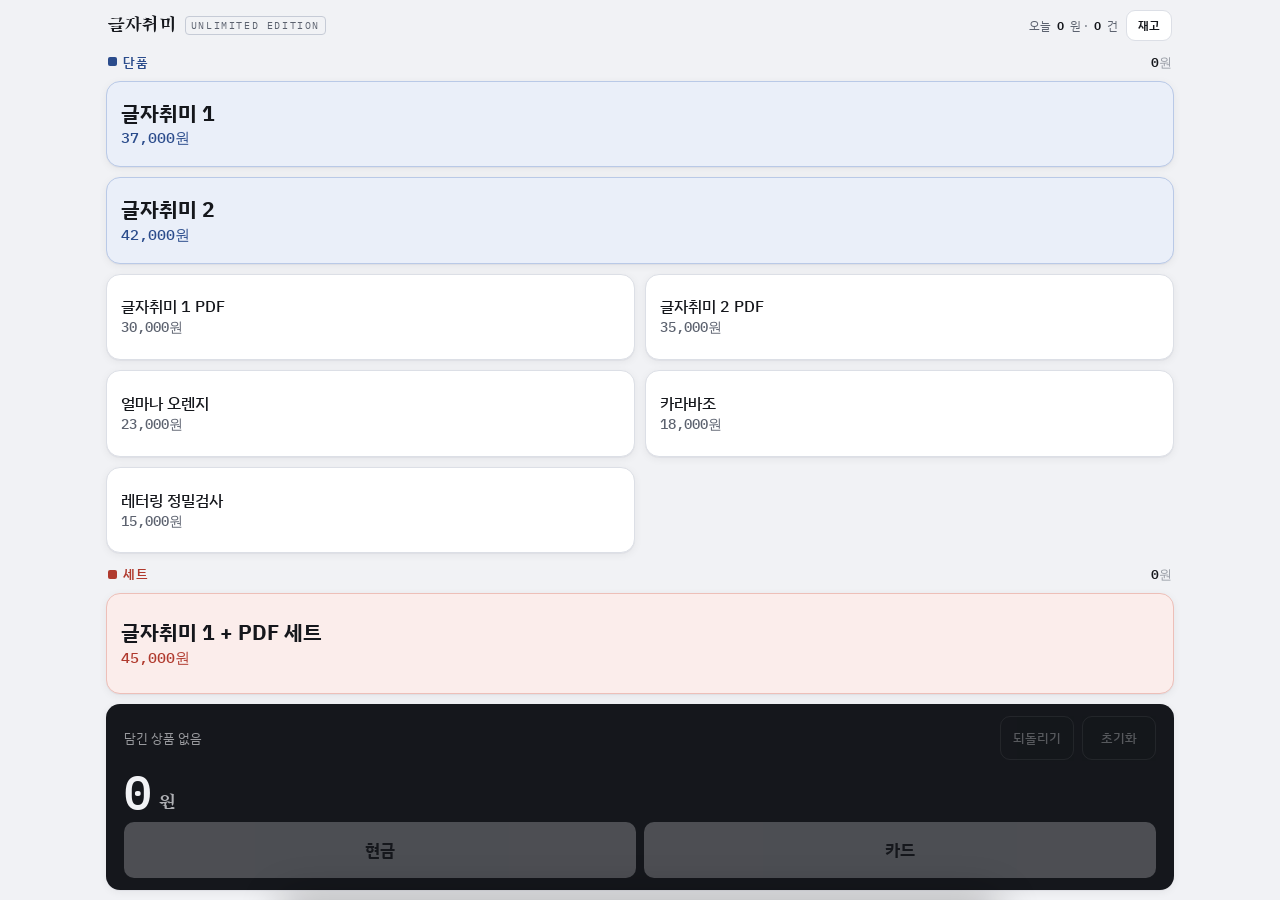
==== commit 3659e362: "결제수단을 현금/카드로 변경 언리미티드 에디션 부스는 계좌이체 대신 카드 단말기를 씁니다. 옛 'transfer' 기록도 현금이 아닌 쪽으로 함께 집계합니다.  Co-Authore" ====
--- a/index.html
+++ b/index.html
@@ -252,7 +252,8 @@
   .rec .ln{ flex:1 1 auto; min-width:0; font-size:12.5px; line-height:1.4; }
   .rec .amt{ font-family:"IBM Plex Mono", monospace; font-variant-numeric:tabular-nums; font-size:14px; font-weight:600; }
   .rec .pay{ font-size:11px; padding:2px 7px; border-radius:999px; background:var(--pay-cash-bg); color:var(--pay-cash-fg); white-space:nowrap; }
-  .rec .pay.tr{ background:var(--pay-tr-bg); color:var(--pay-tr-fg); }
+  /* nc = 현금이 아닌 결제 (카드) */
+  .rec .pay.nc{ background:var(--pay-tr-bg); color:var(--pay-tr-fg); }
   .rec .del{
     flex:0 0 auto; width:30px; height:30px; border:1px solid var(--line);
     border-radius:8px; background:var(--surface); color:var(--ink-2);
@@ -313,7 +314,7 @@
     <div class="sum"><span class="n" id="sum">0</span><span class="won">원</span></div>
     <div class="sale-row">
       <button class="sale" id="saleCash" type="button" disabled>현금</button>
-      <button class="sale" id="saleTransfer" type="button" disabled>계좌이체</button>
+      <button class="sale" id="saleCard" type="button" disabled>카드</button>
     </div>
   </div>
 </div>
@@ -328,7 +329,7 @@
     <div class="sum-cards">
       <div class="card"><div class="k">총 매출</div><div class="v" id="sAmt">0</div></div>
       <div class="card"><div class="k">판매 건수</div><div class="v" id="sCnt">0</div></div>
-      <div class="card"><div class="k">현금 / 계좌</div><div class="v" id="sPay">0 / 0</div></div>
+      <div class="card"><div class="k">현금 / 카드</div><div class="v" id="sPay">0 / 0</div></div>
     </div>
 
     <p class="hint">
@@ -424,7 +425,7 @@
   const undoBtn = document.getElementById('undo');
   const resetBtn = document.getElementById('reset');
   const saleCash = document.getElementById('saleCash');
-  const saleTransfer = document.getElementById('saleTransfer');
+  const saleCard = document.getElementById('saleCard');
   const toastEl = document.getElementById('toast');
   const stockBtn = document.getElementById('openStock');
 
@@ -488,7 +489,7 @@
     undoBtn.disabled = history.length === 0;
     resetBtn.disabled = count === 0;
     saleCash.disabled = count === 0;
-    saleTransfer.disabled = count === 0;
+    saleCard.disabled = count === 0;
     if (count === 0) disarm();
 
     /* 재고 버튼에 품절·임박 표시 */
@@ -536,7 +537,7 @@
     toast(Store.payLabel(pay) + ' · ' + won(amount) + '원 저장');
   }
   saleCash.addEventListener('click', () => completeSale('cash'));
-  saleTransfer.addEventListener('click', () => completeSale('transfer'));
+  saleCard.addEventListener('click', () => completeSale('card'));
 
   let armed = false, armTimer = null;
   function disarm(){
@@ -608,7 +609,7 @@
     const s = Store.allSummary();
     document.getElementById('sAmt').textContent = won(s.total);
     document.getElementById('sCnt').textContent = won(s.sales);
-    document.getElementById('sPay').textContent = won(s.perPay.cash) + ' / ' + won(s.perPay.transfer);
+    document.getElementById('sPay').textContent = won(s.perPay.cash) + ' / ' + won(s.perPay.card);
 
     const recs = Store.all();
     recsEl.innerHTML = '';
@@ -623,7 +624,7 @@
       div.innerHTML =
         '<span class="t">' + r.time + '</span>' +
         '<span class="ln">' + names + '</span>' +
-        '<span class="pay' + (r.pay === 'transfer' ? ' tr' : '') + '">' + Store.payLabel(r.pay) + '</span>' +
+        '<span class="pay' + (r.pay === 'cash' ? '' : ' nc') + '">' + Store.payLabel(r.pay) + '</span>' +
         '<span class="amt">' + won(Store.recTotal(r)) + '</span>' +
         '<button class="del" type="button" title="이 기록 지우기" aria-label="이 기록 지우기">&times;</button>';
       div.querySelector('.del').addEventListener('click', () => {
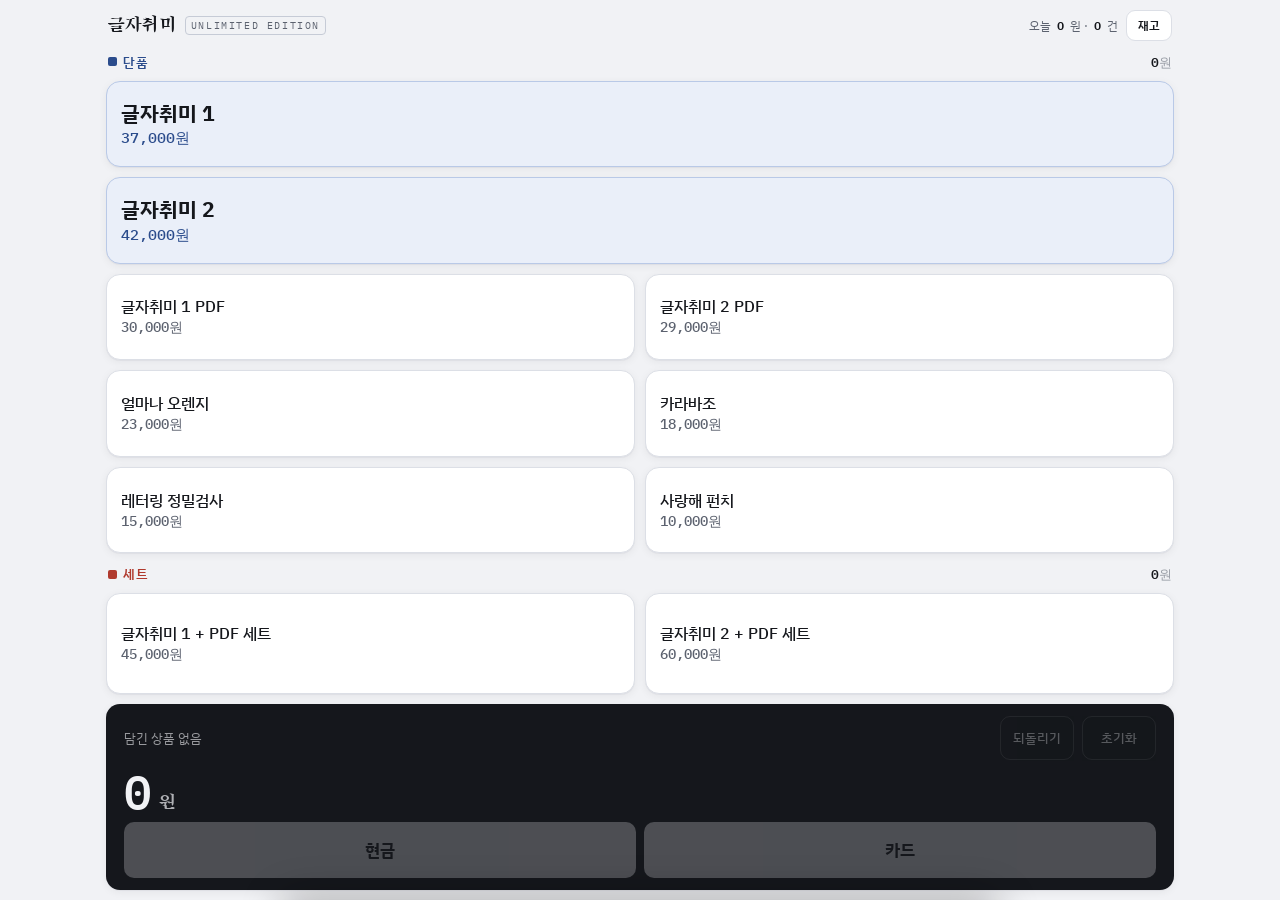
==== commit 9b0712fa: "가격 수정 및 상품 추가 - 글자취미 2 PDF 35,000 → 29,000 - 글자취미 2 + PDF 세트 60,000 추가 - 사랑해 펀치 10,000 추가 - 세트가 둘이 되" ====
--- a/index.html
+++ b/index.html
@@ -89,7 +89,8 @@
     font-family:"IBM Plex Mono", monospace; font-variant-numeric:tabular-nums;
     font-size:clamp(11px,1.6vh,14px); font-weight:500; color:var(--ink-2);
   }
-  .grid .item:last-child:nth-child(even){ grid-column:span 2; }
+  /* 마지막 줄에 한 칸만 남으면 가로로 채웁니다 — 칸 수는 렌더에서 셉니다. */
+  .item.wide{ grid-column:span 2; }
 
   .item.big{ grid-column:span 2; background:var(--soft); border-color:var(--line-accent); }
   .item.big .nm{ font-size:clamp(15px,2.5vh,21px); font-weight:700; }
@@ -382,6 +383,7 @@
         '<span class="group-sub" id="sub-' + g.key + '">0<span style="opacity:.6">원</span></span>' +
       '</div><div class="grid"></div>';
     const grid = sec.querySelector('.grid');
+    let cols = 0, lastTile = null;
 
     g.items.forEach(it => {
       const b = document.createElement('button');
@@ -404,7 +406,10 @@
         if (e.key === 'Enter' || e.key === ' '){ e.preventDefault(); e.stopPropagation(); add(it.id, -1); }
       });
       grid.appendChild(b);
+      cols += it.big ? 2 : 1;
+      lastTile = b;
     });
+    if (lastTile && cols % 2) lastTile.classList.add('wide');
     board.appendChild(sec);
   });
 
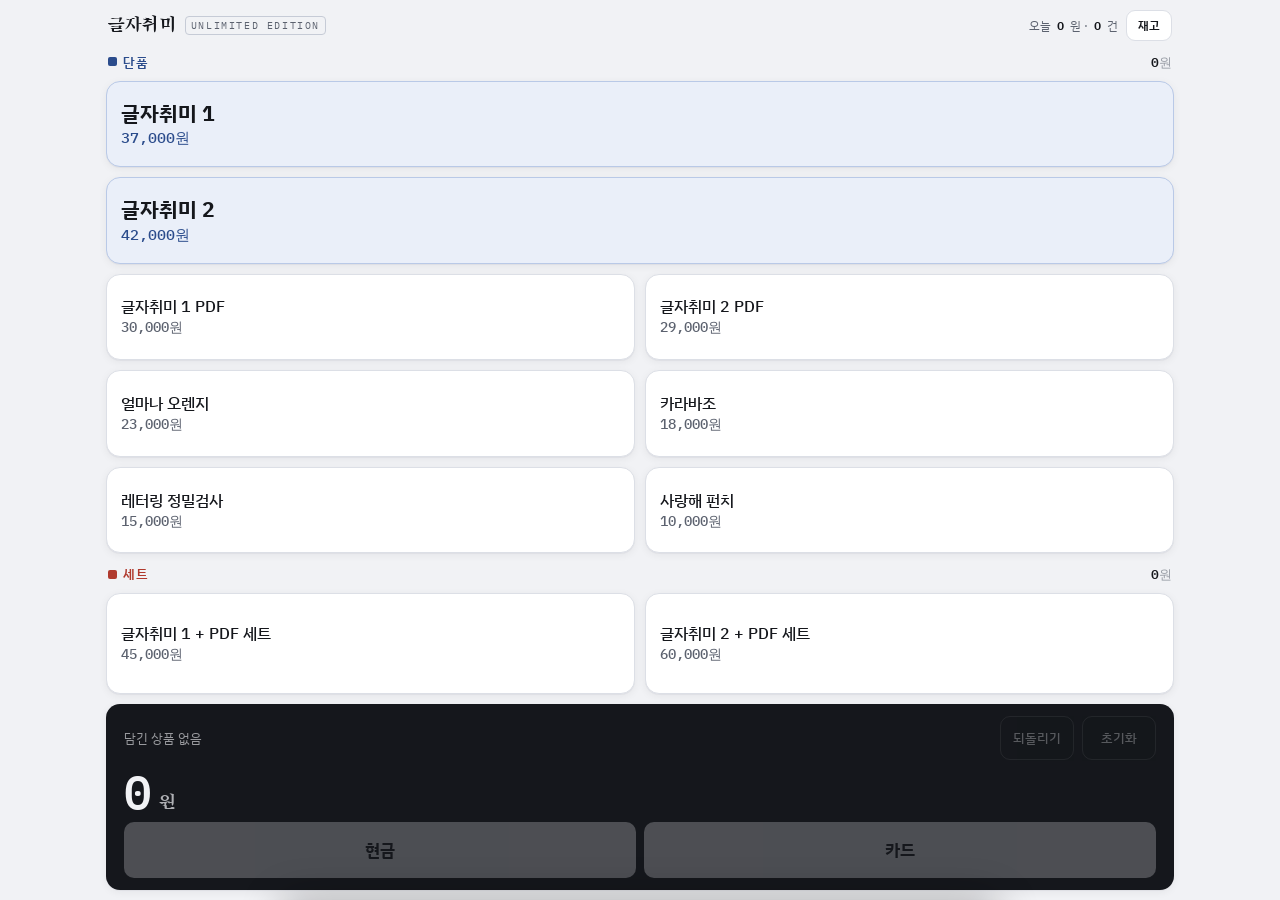
==== commit c5b5ca67: "UE 계산기에 구글 시트 연동 추가 - ue-store 에 전송 대기열(pendingOps/markSynced)과 삭제 표식 추가 - ue-sync.js: 폰에 먼저 저장하고 뒤따" ====
--- a/index.html
+++ b/index.html
@@ -243,6 +243,60 @@
     font-size:18px; font-weight:600; margin-top:2px;
   }
 
+  /* ── 구글 시트 연동 ───────────────────── */
+  .sync-dot{
+    flex:0 0 auto; width:7px; height:7px; border-radius:50%;
+    background:var(--line-2); display:none;
+  }
+  .sync-dot.on{ display:inline-block; }
+  .sync-dot.ok{ background:#2E9E5B; }
+  .sync-dot.wait{ background:#C98A1B; }
+  .sync-dot.err{ background:var(--t2); }
+
+  .sync{
+    margin-top:20px; border:1px solid var(--line); border-radius:12px;
+    background:var(--surface); overflow:hidden;
+  }
+  .sync-head{
+    width:100%; display:flex; align-items:center; gap:9px;
+    padding:12px 14px; border:0; background:none; color:var(--ink);
+    font:inherit; text-align:left; cursor:pointer;
+  }
+  .sync-title{ font-size:13px; font-weight:600; }
+  .sync-state{
+    margin-left:auto; display:inline-flex; align-items:center; gap:6px;
+    font-size:12px; color:var(--ink-2);
+  }
+  .sync-state .led{ width:7px; height:7px; border-radius:50%; background:var(--line-2); }
+  .sync-state.ok .led{ background:#2E9E5B; }
+  .sync-state.wait .led{ background:#C98A1B; }
+  .sync-state.err .led{ background:var(--t2); }
+  .sync-head .chev{ opacity:.4; font-size:12px; }
+  .sync-body{ display:none; padding:2px 14px 15px; border-top:1px solid var(--line); }
+  .sync.open .sync-body{ display:block; }
+  .sync .f{ margin-top:12px; }
+  .sync label{ display:block; font-size:12px; font-weight:600; margin-bottom:5px; }
+  .sync input{
+    width:100%; box-sizing:border-box; padding:9px 10px;
+    border:1px solid var(--line-2); border-radius:9px;
+    background:var(--paper); color:var(--ink); font:inherit; font-size:13px;
+  }
+  .sync .note{ margin-top:5px; font-size:11.5px; line-height:1.6; color:var(--ink-2); }
+  .sync-btns{ display:flex; flex-wrap:wrap; gap:8px; margin-top:14px; }
+  .sync-btns button{
+    padding:8px 12px; border:1px solid var(--line-2); border-radius:9px;
+    background:var(--surface); color:var(--ink);
+    font:inherit; font-size:12.5px; font-weight:600; cursor:pointer;
+  }
+  .sync-btns button.primary{ background:var(--ink); color:var(--surface); border-color:var(--ink); }
+  .sync-btns button:disabled{ opacity:.35; cursor:default; }
+  .sync-msg{
+    margin-top:10px; min-height:1em; font-size:12px; line-height:1.6;
+    color:var(--ink-2); word-break:break-all;
+  }
+  .sync-msg.ok{ color:#2E9E5B; }
+  .sync-msg.err{ color:var(--t2); }
+
   h3.sec{ margin:20px 0 8px; font-size:13px; font-weight:600; color:var(--ink-2); letter-spacing:.04em; }
   .rec{
     display:flex; align-items:center; gap:10px;
@@ -297,6 +351,7 @@
 <div class="app">
   <header>
     <span class="brand">글자취미</span>
+    <span class="sync-dot" id="syncDot" title="구글 시트"></span>
     <span class="fair">UNLIMITED EDITION</span>
     <span class="today">오늘 <b id="todayAmt">0</b>원 · <b id="todayCnt">0</b>건</span>
     <button class="stock-btn" id="openStock" type="button">재고</button>
@@ -347,6 +402,38 @@
       <tfoot id="stockFoot"></tfoot>
     </table>
 
+    <section class="sync" id="sync">
+      <button class="sync-head" type="button" id="syncToggle">
+        <span class="sync-title">구글 시트</span>
+        <span class="sync-state" id="syncState"><i class="led"></i><span id="syncStateText">꺼짐</span></span>
+        <span class="chev">▾</span>
+      </button>
+      <div class="sync-body">
+        <div class="f">
+          <label for="syncDevice">이 기기 이름</label>
+          <input id="syncDevice" type="text" autocomplete="off" placeholder="예: 계산 담당 폰">
+          <div class="note">시트의 <b>기기</b> 열에 들어갑니다. 두 사람이 같이 팔 때 누가 받았는지 구분됩니다.</div>
+        </div>
+        <div class="f">
+          <label for="syncUrl">웹 앱 주소</label>
+          <input id="syncUrl" type="url" inputmode="url" autocomplete="off" placeholder="https://script.google.com/macros/s/.../exec">
+          <div class="note">배포할 때 나온 <b>/exec</b> 로 끝나는 주소를 폰마다 한 번만 넣으면 됩니다.
+          다른 폰은 아래 <b>다른 폰 연결 링크</b>로 열면 입력 없이 연결됩니다.</div>
+        </div>
+        <div class="f">
+          <label for="syncSecret">비밀 키 (선택)</label>
+          <input id="syncSecret" type="text" autocomplete="off" placeholder="스크립트의 SECRET 과 같은 값">
+        </div>
+        <div class="sync-btns">
+          <button type="button" class="primary" id="syncSave">저장하고 연결</button>
+          <button type="button" id="syncNow">지금 전송</button>
+          <button type="button" id="syncInvite">다른 폰 연결 링크</button>
+          <button type="button" id="syncOff">연동 끄기</button>
+        </div>
+        <div class="sync-msg" id="syncMsg"></div>
+      </div>
+    </section>
+
     <h3 class="sec">판매 기록</h3>
     <div id="recs"></div>
   </div>
@@ -356,6 +443,7 @@
 
 <script src="assets/ue-catalog.js"></script>
 <script src="assets/ue-store.js"></script>
+<script src="assets/ue-sync.js"></script>
 <script>
 (function(){
   const CART_KEY = 'ue-cart-v1';
@@ -540,6 +628,7 @@
     disarm(); buzz(24); render(); refreshToday();
     if (sheet.classList.contains('open')) paintSheet();
     toast(Store.payLabel(pay) + ' · ' + won(amount) + '원 저장');
+    Sync.flush();
   }
   saleCash.addEventListener('click', () => completeSale('cash'));
   saleCard.addEventListener('click', () => completeSale('card'));
@@ -637,6 +726,7 @@
         Store.remove(r.id);
         paintSheet(); render(); refreshToday();
         toast('기록을 지웠습니다');
+        Sync.flush();
       });
       recsEl.appendChild(div);
     });
@@ -663,9 +753,100 @@
     }
   });
 
+  /* ── 구글 시트 연동 ───────────────────── */
+  const syncBox   = document.getElementById('sync');
+  const syncDot   = document.getElementById('syncDot');
+  const syncState = document.getElementById('syncState');
+  const syncText  = document.getElementById('syncStateText');
+  const syncMsg   = document.getElementById('syncMsg');
+  const fUrl      = document.getElementById('syncUrl');
+  const fDevice   = document.getElementById('syncDevice');
+  const fSecret   = document.getElementById('syncSecret');
+
+  function note(msg, kind){
+    syncMsg.textContent = msg || '';
+    syncMsg.className = 'sync-msg' + (kind ? ' ' + kind : '');
+  }
+
+  function paintSync(st){
+    let cls = '', text = '';
+    if (!st.enabled)        { text = '꺼짐'; }
+    else if (st.busy)       { cls = 'wait'; text = '보내는 중'; }
+    else if (st.lastError)  { cls = 'err';  text = st.pending + '건 못 보냄'; }
+    else if (st.pending)    { cls = 'wait'; text = st.pending + '건 대기'; }
+    else                    { cls = 'ok';   text = '보냄'; }
+    syncState.className = 'sync-state' + (cls ? ' ' + cls : '');
+    syncText.textContent = text;
+    syncDot.className = 'sync-dot' + (st.enabled ? ' on' : '') + (cls ? ' ' + cls : '');
+  }
+
+  function fillSyncForm(){
+    const c = Sync.config();
+    fUrl.value = c.url;
+    fDevice.value = c.device;
+    fSecret.value = c.secret;
+  }
+
+  document.getElementById('syncToggle').addEventListener('click', () => {
+    syncBox.classList.toggle('open');
+  });
+
+  document.getElementById('syncSave').addEventListener('click', () => {
+    const url = fUrl.value.trim();
+    if (url.indexOf('/exec') < 0){
+      note('주소가 /exec 로 끝나야 합니다. 배포할 때 나온 웹 앱 주소를 넣어 주세요.', 'err');
+      return;
+    }
+    note('확인하는 중…');
+    Sync.test(url).then(j => {
+      Sync.setConfig({
+        url: (url === Sync.DEFAULT_URL ? '' : url),
+        device: fDevice.value.trim(),
+        secret: fSecret.value.trim(),
+        enabled: true
+      });
+      note('연결됐습니다 · 시트에 ' + (j.rows || 0) + '줄 있습니다', 'ok');
+      Sync.flush();
+    }).catch(err => {
+      note('연결 실패 — ' + (err && err.message ? err.message : '시트가 응답하지 않습니다'), 'err');
+    });
+  });
+
+  document.getElementById('syncNow').addEventListener('click', () => {
+    const before = Sync.status().pending;
+    if (!before){ note('보낼 기록이 없습니다', 'ok'); return; }
+    note('보내는 중…');
+    Sync.flush().then(r => {
+      if (r.error) note('보내지 못했습니다 — ' + r.error, 'err');
+      else note((r.sent || 0) + '건 보냈습니다', 'ok');
+    });
+  });
+
+  document.getElementById('syncInvite').addEventListener('click', () => {
+    const link = Sync.inviteLink();
+    if (!link){ note('먼저 주소를 저장해 주세요', 'err'); return; }
+    const say = () => note('링크를 복사했습니다. 다른 폰에서 이 링크로 열면 바로 연결됩니다.', 'ok');
+    if (navigator.clipboard && navigator.clipboard.writeText){
+      navigator.clipboard.writeText(link).then(say).catch(() => note(link));
+    } else {
+      note(link);
+    }
+  });
+
+  document.getElementById('syncOff').addEventListener('click', () => {
+    Sync.setConfig({ enabled:false });
+    paintSync(Sync.status());
+    note('연동을 껐습니다. 기록은 폰에 계속 쌓입니다.', 'ok');
+  });
+
+  fillSyncForm();
+  Sync.onChange(paintSync);
+  if (Sync.applyLink()){ fillSyncForm(); toast('구글 시트에 연결됐습니다'); }
+  Sync.start();
+
   render();
   refreshToday();
-  window.addEventListener('pageshow', () => { refreshToday(); render(); });
+  window.addEventListener('pageshow', () => { refreshToday(); render(); Sync.flush(); });
 })();
 </script>
 </body>
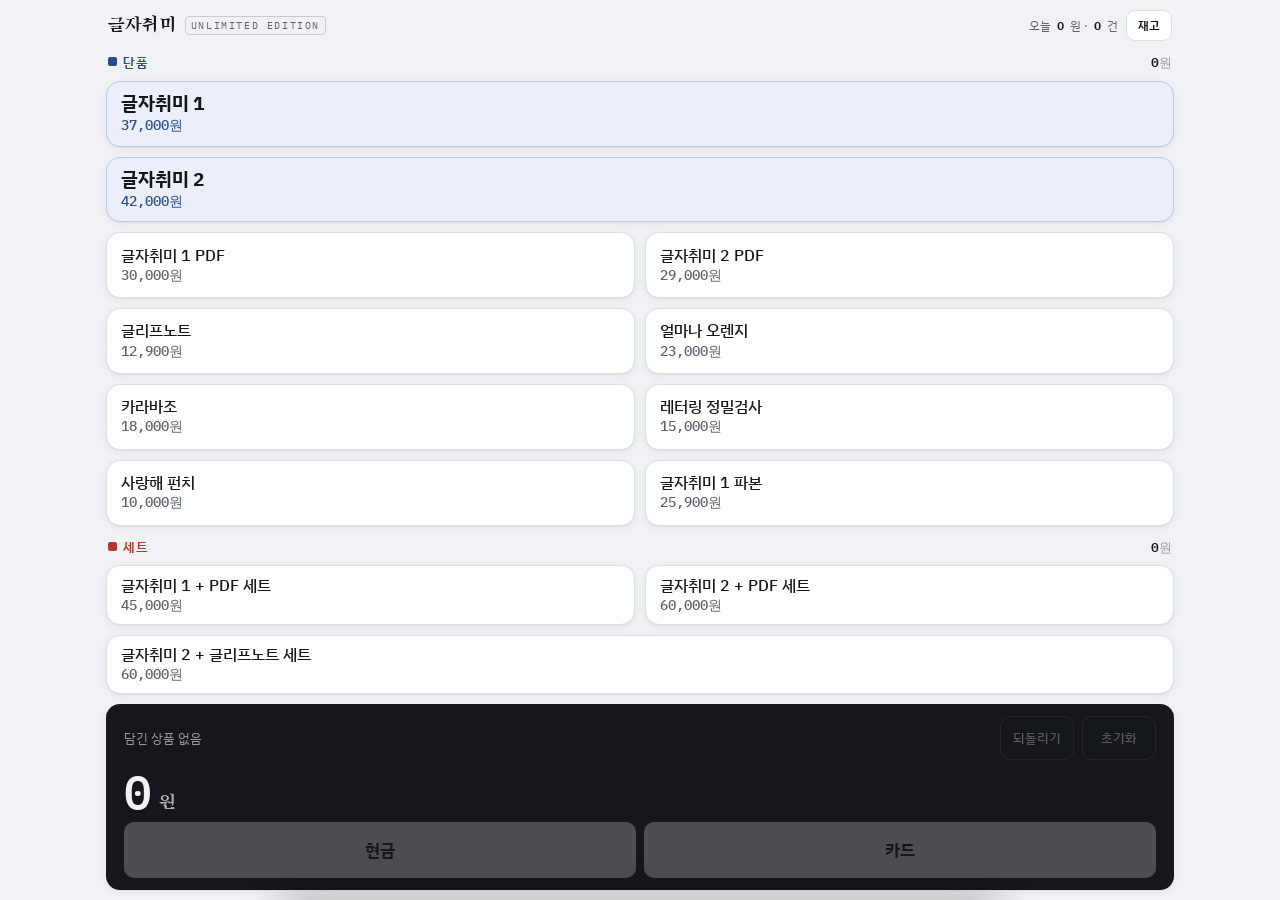
==== commit a4c78365: "상품 추가 — 글리프노트, 글자취미 2 + 글리프노트 세트, 글자취미 1 파본 - 글리프노트 12,900 - 글자취미 2 + 글리프노트 세트 60,000 (글자취미 2 + 글리프노" ====
--- a/index.html
+++ b/index.html
@@ -48,6 +48,7 @@
   /* ── 버튼판 ─────────────────────────── */
   .board{ flex:1 1 auto; min-height:0; display:flex; flex-direction:column; gap:var(--gap); }
   .group{ display:flex; flex-direction:column; gap:calc(var(--gap) * .8); min-height:0; }
+  /* 높이 배분은 렌더에서 줄 수대로 정합니다. 아래는 스크립트 전의 기본값입니다. */
   .group.singles{ flex:5 1 0; }
   .group.sets{ flex:1.3 1 0; }
   .group-bar{ flex:0 0 auto; display:flex; align-items:center; gap:8px; padding:0 2px; }
@@ -73,8 +74,8 @@
   /* ── 상품 타일 ──────────────────────── */
   .item{
     position:relative;
-    display:flex; flex-direction:column; justify-content:center; gap:2px;
-    padding:clamp(6px,1.2vh,12px) clamp(8px,2vw,14px);
+    display:flex; flex-direction:column; justify-content:center; gap:1px;
+    padding:clamp(4px,.75vh,12px) clamp(8px,2vw,14px);
     border:1px solid var(--line); border-radius:var(--r);
     background:var(--surface); color:var(--ink);
     box-shadow:var(--shadow);
@@ -84,7 +85,7 @@
   }
   .item:active{ transform:scale(.975); }
   .item:focus-visible{ outline:3px solid var(--accent); outline-offset:2px; }
-  .item .nm{ font-size:clamp(12px,1.85vh,16px); font-weight:500; line-height:1.25; }
+  .item .nm{ font-size:clamp(12px,1.85vh,16px); font-weight:500; line-height:1.2; }
   .item .pr{
     font-family:"IBM Plex Mono", monospace; font-variant-numeric:tabular-nums;
     font-size:clamp(11px,1.6vh,14px); font-weight:500; color:var(--ink-2);
@@ -93,8 +94,8 @@
   .item.wide{ grid-column:span 2; }
 
   .item.big{ grid-column:span 2; background:var(--soft); border-color:var(--line-accent); }
-  .item.big .nm{ font-size:clamp(15px,2.5vh,21px); font-weight:700; }
-  .item.big .pr{ font-size:clamp(12px,1.8vh,15px); color:var(--accent); }
+  .item.big .nm{ font-size:clamp(14px,2.1vh,21px); font-weight:700; }
+  .item.big .pr{ font-size:clamp(11px,1.55vh,15px); color:var(--accent); }
 
   /* 남은 재고 뱃지 */
   .item .left{
@@ -498,6 +499,8 @@
       lastTile = b;
     });
     if (lastTile && cols % 2) lastTile.classList.add('wide');
+    /* 단품이 많아지든 세트가 늘어나든, 줄 수만큼 높이를 가져가게 합니다. */
+    sec.style.flex = Math.max(1, Math.ceil(cols / 2)) + ' 1 0';
     board.appendChild(sec);
   });
 
